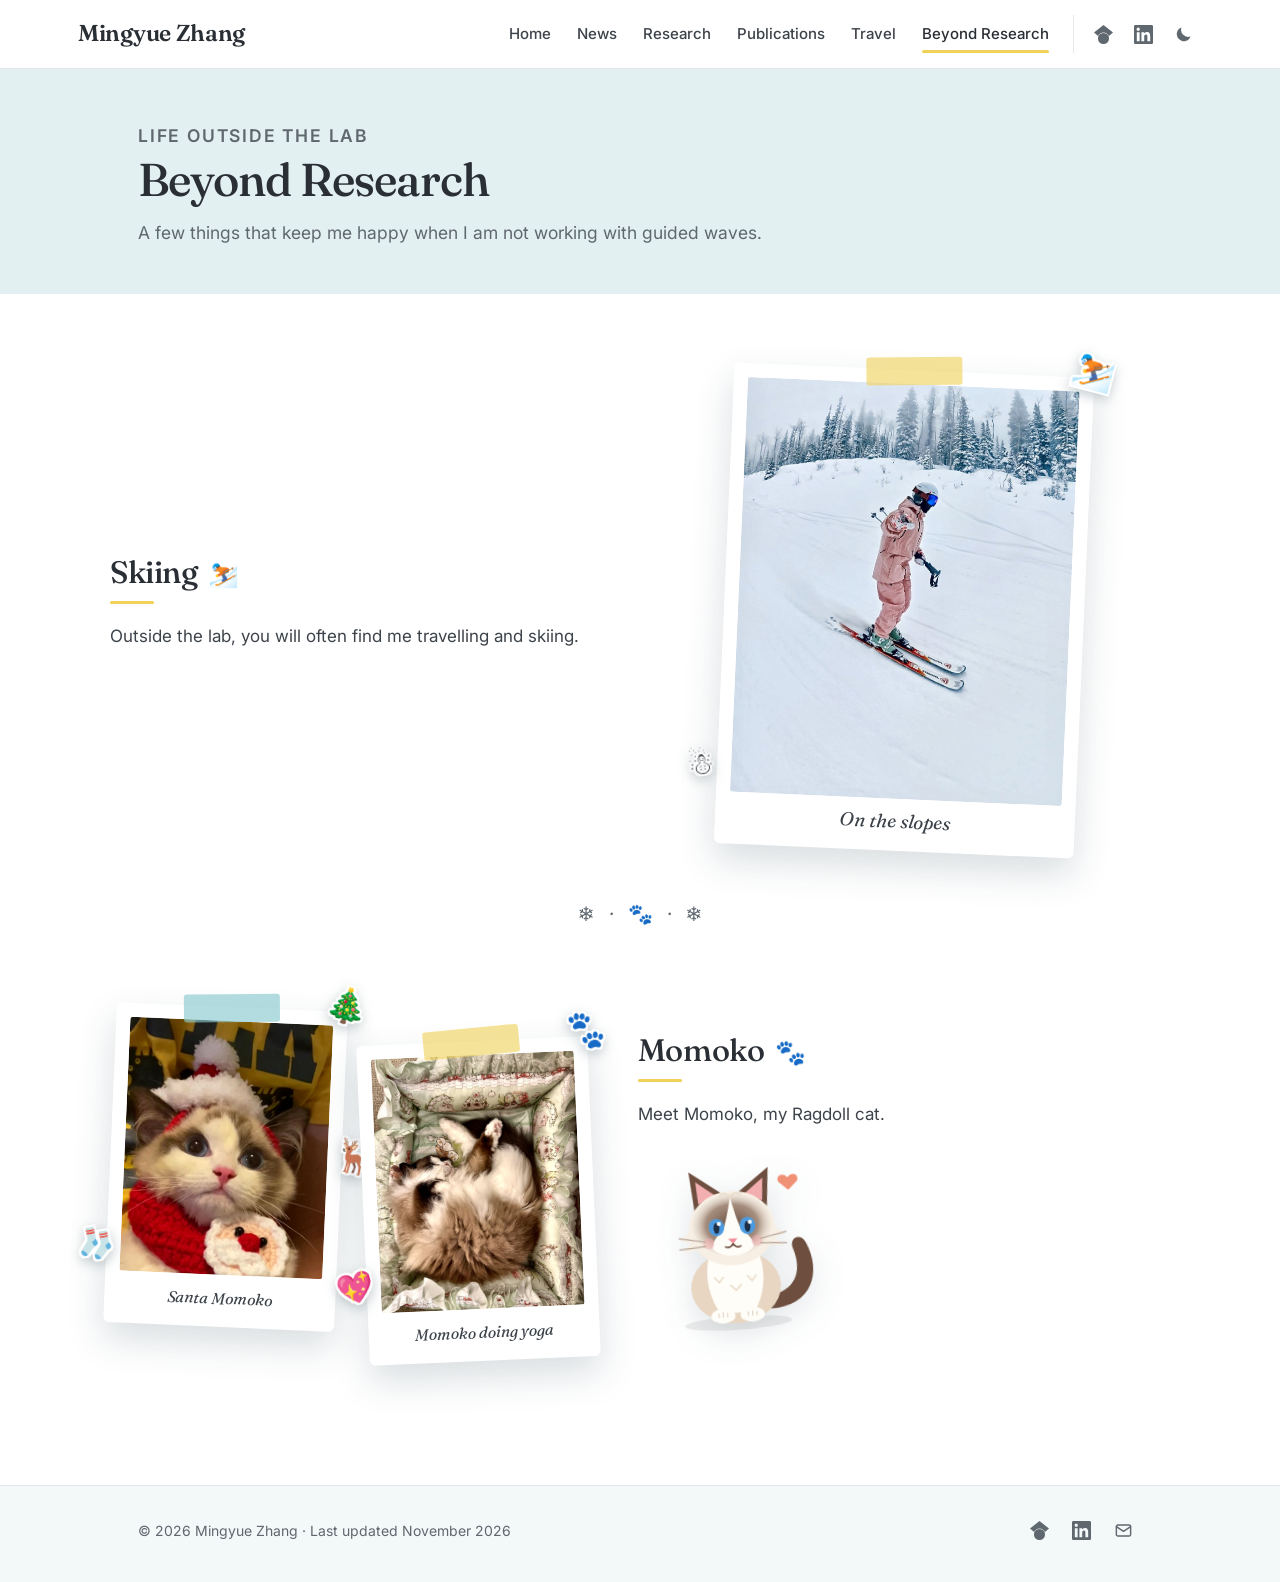
==== beyond.html @ e216026f "Add files via upload" ====
<!doctype html>
<html lang="en">
<head>
<meta charset="utf-8">
<meta name="viewport" content="width=device-width, initial-scale=1">
<title>Beyond Research | Mingyue Zhang</title>
<meta name="description" content="Life outside the lab, skiing and Momoko the cat.">
<link rel="icon" href="assets/img/favicon.svg" type="image/svg+xml">
<link rel="preconnect" href="https://fonts.googleapis.com">
<link rel="preconnect" href="https://fonts.gstatic.com" crossorigin>
<link rel="stylesheet" href="https://fonts.googleapis.com/css2?family=Fraunces:opsz,wght@9..144,400;9..144,500;9..144,600&family=Inter:wght@400;500;600&display=swap">
<link rel="stylesheet" href="assets/css/style.css">
<script>(function(){var t=null;try{t=localStorage.getItem("theme");}catch(e){}if(!t&&window.matchMedia)t=matchMedia("(prefers-color-scheme: dark)").matches?"dark":"light";if(t)document.documentElement.setAttribute("data-theme",t);})();</script>
</head>
<body>
<a class="skip-link" href="#main">Skip to content</a>

<header class="site-header">
  <div class="header-inner">
    <a class="brand" href="index.html">Mingyue Zhang</a>
    <nav class="nav" aria-label="Main">
      <ul class="nav-links" id="nav-links">
        <li><a href="index.html">Home</a></li>
        <li><a href="news.html">News</a></li>
        <li><a href="research.html">Research</a></li>
        <li><a href="publications.html">Publications</a></li>
        <li><a href="travel.html">Travel</a></li>
        <li><a href="beyond.html" class="active" aria-current="page">Beyond Research</a></li>
      </ul>
      <div class="nav-icons">
        <a class="icon-btn icon-social" href="https://scholar.google.com/citations?user=IUCalcwAAAAJ&amp;hl=en" aria-label="Google Scholar" title="Google Scholar"><svg viewBox="0 0 24 24" fill="currentColor" aria-hidden="true"><path d="M5.242 13.769L0 9.5 12 0l12 9.5-5.242 4.269C17.548 11.249 14.978 9.5 12 9.5c-2.977 0-5.548 1.748-6.758 4.269zM12 10a7 7 0 1 0 0 14 7 7 0 0 0 0-14z"/></svg></a>
        <a class="icon-btn icon-social" href="https://www.linkedin.com/in/mingyue-zhang-research/" aria-label="LinkedIn" title="LinkedIn"><svg viewBox="0 0 24 24" fill="currentColor" aria-hidden="true"><path d="M20.447 20.452h-3.554v-5.569c0-1.328-.027-3.037-1.852-3.037-1.853 0-2.136 1.445-2.136 2.939v5.667H9.351V9h3.414v1.561h.046c.477-.9 1.637-1.85 3.37-1.85 3.601 0 4.267 2.37 4.267 5.455v6.286zM5.337 7.433a2.062 2.062 0 1 1 0-4.125 2.062 2.062 0 0 1 0 4.125zM7.119 20.452H3.555V9h3.564v11.452zM22.225 0H1.771C.792 0 0 .774 0 1.729v20.542C0 23.227.792 24 1.771 24h20.451C23.2 24 24 23.227 24 22.271V1.729C24 .774 23.2 0 22.222 0h.003z"/></svg></a>
        <button class="icon-btn theme-toggle" type="button" aria-label="Switch to dark mode"><svg class="icon-moon" viewBox="0 0 24 24" aria-hidden="true"><path d="M21 14.5A9 9 0 0 1 9.5 3a9 9 0 1 0 11.5 11.5Z" fill="currentColor"/></svg><svg class="icon-sun" viewBox="0 0 24 24" fill="none" stroke="currentColor" stroke-width="1.8" stroke-linecap="round" aria-hidden="true"><circle cx="12" cy="12" r="4.2"/><path d="M12 2.5v2.2M12 19.3v2.2M2.5 12h2.2M19.3 12h2.2M5.3 5.3l1.6 1.6M17.1 17.1l1.6 1.6M5.3 18.7l1.6-1.6M17.1 6.9l1.6-1.6"/></svg></button>
        <button class="icon-btn menu-toggle" type="button" aria-controls="nav-links" aria-expanded="false" aria-label="Menu"><svg viewBox="0 0 24 24" fill="none" stroke="currentColor" stroke-width="2" stroke-linecap="round" aria-hidden="true"><path d="M4 7h16M4 12h16M4 17h16"/></svg></button>
      </div>
    </nav>
  </div>
</header>

<main id="main">

  <section class="page-head">
    <div class="container page-head-grid">
      <div>
        <p class="eyebrow">Life Outside the Lab</p>
        <h1>Beyond Research</h1>
        <p>A few things that keep me happy when I am not working with guided waves.</p>
      </div>
      <svg class="burst" viewBox="0 0 390 58" aria-hidden="true"><defs><linearGradient id="burst-grad-n" gradientUnits="userSpaceOnUse" x1="98" x2="292" y1="0" y2="0"><stop offset="0" stop-color="#f3b07a"/><stop offset="1" stop-color="#e58fb4"/></linearGradient><linearGradient id="burst-grad-b" gradientUnits="userSpaceOnUse" x1="66" x2="168" y1="0" y2="0"><stop offset="0" stop-color="#5cc2a8"/><stop offset="1" stop-color="#6a9be0"/></linearGradient></defs><path class="wave-n" pathLength="1" d="M0.0 29.0 L0.6 29.0 L1.1 29.0 L1.7 29.0 L2.2 29.0 L2.8 29.0 L3.3 29.0 L3.9 29.0 L4.5 29.0 L5.0 29.0 L5.6 29.0 L6.1 29.0 L6.7 29.0 L7.2 29.0 L7.8 29.0 L8.4 29.0 L8.9 29.0 L9.5 29.0 L10.0 29.0 L10.6 29.0 L11.1 29.0 L11.7 29.0 L12.3 29.0 L12.8 29.0 L13.4 29.0 L13.9 29.0 L14.5 29.0 L15.0 29.0 L15.6 29.0 L16.2 29.0 L16.7 29.0 L17.3 29.0 L17.8 29.0 L18.4 29.0 L18.9 29.0 L19.5 29.0 L20.1 29.0 L20.6 29.0 L21.2 29.0 L21.7 29.0 L22.3 29.0 L22.8 29.0 L23.4 29.0 L24.0 29.0 L24.5 29.0 L25.1 29.0 L25.6 29.0 L26.2 29.0 L26.7 29.0 L27.3 29.0 L27.9 29.0 L28.4 29.0 L29.0 29.0 L29.5 29.0 L30.1 29.0 L30.6 29.0 L31.2 29.0 L31.8 29.0 L32.3 29.0 L32.9 29.0 L33.4 29.0 L34.0 29.0 L34.5 29.0 L35.1 29.0 L35.7 29.0 L36.2 28.9 L36.8 28.9 L37.3 28.9 L37.9 28.9 L38.4 28.9 L39.0 28.9 L39.6 28.9 L40.1 28.9 L40.7 28.9 L41.2 28.9 L41.8 28.9 L42.3 28.9 L42.9 28.9 L43.5 28.9 L44.0 28.9 L44.6 28.9 L45.1 28.9 L45.7 28.9 L46.2 28.9 L46.8 28.9 L47.4 29.0 L47.9 29.0 L48.5 29.0 L49.0 29.0 L49.6 29.0 L50.1 29.1 L50.7 29.1 L51.3 29.1 L51.8 29.1 L52.4 29.2 L52.9 29.2 L53.5 29.2 L54.0 29.2 L54.6 29.3 L55.2 29.3 L55.7 29.3 L56.3 29.3 L56.8 29.3 L57.4 29.3 L57.9 29.3 L58.5 29.3 L59.1 29.3 L59.6 29.3 L60.2 29.3 L60.7 29.3 L61.3 29.3 L61.8 29.3 L62.4 29.2 L63.0 29.2 L63.5 29.1 L64.1 29.1 L64.6 29.0 L65.2 29.0 L65.7 28.9 L66.3 28.9 L66.9 28.8 L67.4 28.7 L68.0 28.7 L68.5 28.6 L69.1 28.5 L69.6 28.5 L70.2 28.4 L70.8 28.3 L71.3 28.3 L71.9 28.2 L72.4 28.2 L73.0 28.2 L73.5 28.1 L74.1 28.1 L74.7 28.1 L75.2 28.1 L75.8 28.1 L76.3 28.2 L76.9 28.2 L77.4 28.3 L78.0 28.3 L78.6 28.4 L79.1 28.5 L79.7 28.6 L80.2 28.8 L80.8 28.9 L81.3 29.0 L81.9 29.2 L82.5 29.3 L83.0 29.5 L83.6 29.6 L84.1 29.8 L84.7 30.0 L85.2 30.1 L85.8 30.3 L86.4 30.4 L86.9 30.6 L87.5 30.7 L88.0 30.8 L88.6 30.9 L89.1 30.9 L89.7 31.0 L90.3 31.0 L90.8 31.0 L91.4 31.0 L91.9 31.0 L92.5 30.9 L93.0 30.8 L93.6 30.6 L94.2 30.5 L94.7 30.3 L95.3 30.1 L95.8 29.8 L96.4 29.6 L96.9 29.3 L97.5 29.0 L98.1 28.7 L98.6 28.4 L99.2 28.0 L99.7 27.7 L100.3 27.3 L100.8 27.0 L101.4 26.7 L102.0 26.4 L102.5 26.1 L103.1 25.8 L103.6 25.5 L104.2 25.3 L104.7 25.1 L105.3 25.0 L105.9 24.9 L106.4 24.9 L107.0 24.9 L107.5 24.9 L108.1 25.0 L108.6 25.2 L109.2 25.4 L109.8 25.7 L110.3 26.0 L110.9 26.4 L111.4 26.8 L112.0 27.3 L112.5 27.8 L113.1 28.3 L113.7 28.9 L114.2 29.5 L114.8 30.1 L115.3 30.8 L115.9 31.4 L116.4 32.0 L117.0 32.7 L117.6 33.3 L118.1 33.9 L118.7 34.4 L119.2 34.9 L119.8 35.3 L120.3 35.7 L120.9 36.0 L121.5 36.3 L122.0 36.4 L122.6 36.5 L123.1 36.5 L123.7 36.4 L124.2 36.2 L124.8 35.9 L125.4 35.5 L125.9 35.0 L126.5 34.4 L127.0 33.7 L127.6 33.0 L128.1 32.2 L128.7 31.3 L129.3 30.3 L129.8 29.3 L130.4 28.3 L130.9 27.2 L131.5 26.2 L132.0 25.1 L132.6 24.0 L133.2 23.0 L133.7 22.0 L134.3 21.1 L134.8 20.2 L135.4 19.4 L135.9 18.7 L136.5 18.1 L137.1 17.6 L137.6 17.3 L138.2 17.0 L138.7 16.9 L139.3 17.0 L139.8 17.2 L140.4 17.5 L141.0 18.0 L141.5 18.7 L142.1 19.5 L142.6 20.4 L143.2 21.4 L143.7 22.6 L144.3 23.9 L144.9 25.3 L145.4 26.7 L146.0 28.2 L146.5 29.8 L147.1 31.4 L147.6 33.0 L148.2 34.6 L148.8 36.1 L149.3 37.7 L149.9 39.1 L150.4 40.5 L151.0 41.7 L151.5 42.9 L152.1 43.8 L152.7 44.7 L153.2 45.3 L153.8 45.8 L154.3 46.1 L154.9 46.2 L155.4 46.1 L156.0 45.8 L156.6 45.3 L157.1 44.5 L157.7 43.6 L158.2 42.5 L158.8 41.2 L159.3 39.7 L159.9 38.1 L160.5 36.3 L161.0 34.4 L161.6 32.5 L162.1 30.4 L162.7 28.3 L163.2 26.2 L163.8 24.0 L164.4 21.9 L164.9 19.9 L165.5 17.9 L166.0 16.0 L166.6 14.3 L167.1 12.7 L167.7 11.2 L168.3 10.0 L168.8 9.0 L169.4 8.1 L169.9 7.6 L170.5 7.3 L171.0 7.2 L171.6 7.4 L172.2 7.8 L172.7 8.5 L173.3 9.5 L173.8 10.7 L174.4 12.1 L174.9 13.7 L175.5 15.6 L176.1 17.6 L176.6 19.7 L177.2 22.0 L177.7 24.4 L178.3 26.9 L178.8 29.4 L179.4 32.0 L180.0 34.5 L180.5 37.0 L181.1 39.4 L181.6 41.6 L182.2 43.8 L182.7 45.8 L183.3 47.6 L183.9 49.2 L184.4 50.6 L185.0 51.7 L185.5 52.6 L186.1 53.2 L186.6 53.5 L187.2 53.5 L187.8 53.3 L188.3 52.7 L188.9 51.9 L189.4 50.8 L190.0 49.4 L190.5 47.8 L191.1 46.0 L191.7 44.0 L192.2 41.8 L192.8 39.4 L193.3 36.9 L193.9 34.3 L194.4 31.7 L195.0 29.0 L195.6 26.3 L196.1 23.7 L196.7 21.1 L197.2 18.6 L197.8 16.2 L198.3 14.0 L198.9 12.0 L199.5 10.2 L200.0 8.6 L200.6 7.2 L201.1 6.1 L201.7 5.3 L202.2 4.7 L202.8 4.5 L203.4 4.5 L203.9 4.8 L204.5 5.4 L205.0 6.3 L205.6 7.4 L206.1 8.8 L206.7 10.4 L207.3 12.2 L207.8 14.2 L208.4 16.4 L208.9 18.6 L209.5 21.0 L210.0 23.5 L210.6 26.0 L211.2 28.6 L211.7 31.1 L212.3 33.6 L212.8 36.0 L213.4 38.3 L213.9 40.4 L214.5 42.4 L215.1 44.3 L215.6 45.9 L216.2 47.3 L216.7 48.5 L217.3 49.5 L217.8 50.2 L218.4 50.6 L219.0 50.8 L219.5 50.7 L220.1 50.4 L220.6 49.9 L221.2 49.0 L221.7 48.0 L222.3 46.8 L222.9 45.3 L223.4 43.7 L224.0 42.0 L224.5 40.1 L225.1 38.1 L225.6 36.1 L226.2 34.0 L226.8 31.8 L227.3 29.7 L227.9 27.6 L228.4 25.5 L229.0 23.6 L229.5 21.7 L230.1 19.9 L230.7 18.3 L231.2 16.8 L231.8 15.5 L232.3 14.4 L232.9 13.5 L233.4 12.7 L234.0 12.2 L234.6 11.9 L235.1 11.8 L235.7 11.9 L236.2 12.2 L236.8 12.7 L237.3 13.3 L237.9 14.2 L238.5 15.1 L239.0 16.3 L239.6 17.5 L240.1 18.9 L240.7 20.3 L241.2 21.9 L241.8 23.4 L242.4 25.0 L242.9 26.6 L243.5 28.2 L244.0 29.8 L244.6 31.3 L245.1 32.7 L245.7 34.1 L246.3 35.4 L246.8 36.6 L247.4 37.6 L247.9 38.5 L248.5 39.3 L249.0 40.0 L249.6 40.5 L250.2 40.8 L250.7 41.0 L251.3 41.1 L251.8 41.0 L252.4 40.7 L252.9 40.4 L253.5 39.9 L254.1 39.3 L254.6 38.6 L255.2 37.8 L255.7 36.9 L256.3 36.0 L256.8 35.0 L257.4 34.0 L258.0 32.9 L258.5 31.8 L259.1 30.8 L259.6 29.7 L260.2 28.7 L260.7 27.7 L261.3 26.7 L261.9 25.8 L262.4 25.0 L263.0 24.3 L263.5 23.6 L264.1 23.0 L264.6 22.5 L265.2 22.1 L265.8 21.8 L266.3 21.6 L266.9 21.5 L267.4 21.5 L268.0 21.6 L268.5 21.7 L269.1 22.0 L269.7 22.3 L270.2 22.7 L270.8 23.1 L271.3 23.6 L271.9 24.1 L272.4 24.7 L273.0 25.3 L273.6 26.0 L274.1 26.6 L274.7 27.2 L275.2 27.9 L275.8 28.5 L276.3 29.1 L276.9 29.7 L277.5 30.2 L278.0 30.7 L278.6 31.2 L279.1 31.6 L279.7 32.0 L280.2 32.3 L280.8 32.6 L281.4 32.8 L281.9 33.0 L282.5 33.1 L283.0 33.1 L283.6 33.1 L284.1 33.1 L284.7 33.0 L285.3 32.9 L285.8 32.7 L286.4 32.5 L286.9 32.2 L287.5 31.9 L288.0 31.6 L288.6 31.3 L289.2 31.0 L289.7 30.7 L290.3 30.3 L290.8 30.0 L291.4 29.6 L291.9 29.3 L292.5 29.0 L293.1 28.7 L293.6 28.4 L294.2 28.2 L294.7 27.9 L295.3 27.7 L295.8 27.5 L296.4 27.4 L297.0 27.2 L297.5 27.1 L298.1 27.0 L298.6 27.0 L299.2 27.0 L299.7 27.0 L300.3 27.0 L300.9 27.1 L301.4 27.1 L302.0 27.2 L302.5 27.3 L303.1 27.4 L303.6 27.6 L304.2 27.7 L304.8 27.9 L305.3 28.0 L305.9 28.2 L306.4 28.4 L307.0 28.5 L307.5 28.7 L308.1 28.8 L308.7 29.0 L309.2 29.1 L309.8 29.2 L310.3 29.4 L310.9 29.5 L311.4 29.6 L312.0 29.7 L312.6 29.7 L313.1 29.8 L313.7 29.8 L314.2 29.9 L314.8 29.9 L315.3 29.9 L315.9 29.9 L316.5 29.9 L317.0 29.8 L317.6 29.8 L318.1 29.8 L318.7 29.7 L319.2 29.7 L319.8 29.6 L320.4 29.5 L320.9 29.5 L321.5 29.4 L322.0 29.3 L322.6 29.3 L323.1 29.2 L323.7 29.1 L324.3 29.1 L324.8 29.0 L325.4 29.0 L325.9 28.9 L326.5 28.9 L327.0 28.8 L327.6 28.8 L328.2 28.7 L328.7 28.7 L329.3 28.7 L329.8 28.7 L330.4 28.7 L330.9 28.7 L331.5 28.7 L332.1 28.7 L332.6 28.7 L333.2 28.7 L333.7 28.7 L334.3 28.7 L334.8 28.7 L335.4 28.7 L336.0 28.8 L336.5 28.8 L337.1 28.8 L337.6 28.8 L338.2 28.9 L338.7 28.9 L339.3 28.9 L339.9 28.9 L340.4 29.0 L341.0 29.0 L341.5 29.0 L342.1 29.0 L342.6 29.0 L343.2 29.1 L343.8 29.1 L344.3 29.1 L344.9 29.1 L345.4 29.1 L346.0 29.1 L346.5 29.1 L347.1 29.1 L347.7 29.1 L348.2 29.1 L348.8 29.1 L349.3 29.1 L349.9 29.1 L350.4 29.1 L351.0 29.1 L351.6 29.1 L352.1 29.1 L352.7 29.1 L353.2 29.1 L353.8 29.1 L354.3 29.0 L354.9 29.0 L355.5 29.0 L356.0 29.0 L356.6 29.0 L357.1 29.0 L357.7 29.0 L358.2 29.0 L358.8 29.0 L359.4 29.0 L359.9 29.0 L360.5 29.0 L361.0 29.0 L361.6 29.0 L362.1 29.0 L362.7 29.0 L363.3 29.0 L363.8 29.0 L364.4 29.0 L364.9 29.0 L365.5 29.0 L366.0 29.0 L366.6 29.0 L367.2 29.0 L367.7 29.0 L368.3 29.0 L368.8 29.0 L369.4 29.0 L369.9 29.0 L370.5 29.0 L371.1 29.0 L371.6 29.0 L372.2 29.0 L372.7 29.0 L373.3 29.0 L373.8 29.0 L374.4 29.0 L375.0 29.0 L375.5 29.0 L376.1 29.0 L376.6 29.0 L377.2 29.0 L377.7 29.0 L378.3 29.0 L378.9 29.0 L379.4 29.0 L380.0 29.0 L380.5 29.0 L381.1 29.0 L381.6 29.0 L382.2 29.0 L382.8 29.0 L383.3 29.0 L383.9 29.0 L384.4 29.0 L385.0 29.0 L385.5 29.0 L386.1 29.0 L386.7 29.0 L387.2 29.0 L387.8 29.0 L388.3 29.0 L388.9 29.0 L389.4 29.0 L390.0 29.0" stroke="url(#burst-grad-n)" stroke-width="1.8"/><path class="wave-b" pathLength="1" d="M0.0 29.0 L0.6 29.0 L1.1 29.0 L1.7 29.0 L2.2 29.0 L2.8 29.0 L3.3 29.0 L3.9 29.0 L4.5 28.9 L5.0 28.9 L5.6 28.9 L6.1 28.9 L6.7 28.9 L7.2 28.9 L7.8 28.9 L8.4 28.9 L8.9 28.9 L9.5 28.9 L10.0 28.9 L10.6 28.9 L11.1 28.8 L11.7 28.8 L12.3 28.8 L12.8 28.8 L13.4 28.8 L13.9 28.8 L14.5 28.8 L15.0 28.9 L15.6 28.9 L16.2 28.9 L16.7 28.9 L17.3 28.9 L17.8 28.9 L18.4 28.9 L18.9 29.0 L19.5 29.0 L20.1 29.0 L20.6 29.1 L21.2 29.1 L21.7 29.1 L22.3 29.2 L22.8 29.2 L23.4 29.3 L24.0 29.3 L24.5 29.4 L25.1 29.4 L25.6 29.5 L26.2 29.5 L26.7 29.6 L27.3 29.6 L27.9 29.7 L28.4 29.7 L29.0 29.8 L29.5 29.8 L30.1 29.8 L30.6 29.8 L31.2 29.9 L31.8 29.9 L32.3 29.9 L32.9 29.9 L33.4 29.8 L34.0 29.8 L34.5 29.8 L35.1 29.7 L35.7 29.7 L36.2 29.6 L36.8 29.5 L37.3 29.4 L37.9 29.3 L38.4 29.1 L39.0 29.0 L39.6 28.8 L40.1 28.7 L40.7 28.5 L41.2 28.3 L41.8 28.1 L42.3 27.9 L42.9 27.7 L43.5 27.5 L44.0 27.3 L44.6 27.1 L45.1 26.9 L45.7 26.7 L46.2 26.6 L46.8 26.4 L47.4 26.2 L47.9 26.1 L48.5 25.9 L49.0 25.8 L49.6 25.8 L50.1 25.7 L50.7 25.7 L51.3 25.7 L51.8 25.7 L52.4 25.8 L52.9 25.9 L53.5 26.0 L54.0 26.2 L54.6 26.4 L55.2 26.7 L55.7 27.0 L56.3 27.3 L56.8 27.7 L57.4 28.1 L57.9 28.5 L58.5 29.0 L59.1 29.5 L59.6 30.0 L60.2 30.6 L60.7 31.2 L61.3 31.7 L61.8 32.3 L62.4 32.9 L63.0 33.5 L63.5 34.1 L64.1 34.7 L64.6 35.2 L65.2 35.7 L65.7 36.2 L66.3 36.7 L66.9 37.1 L67.4 37.4 L68.0 37.7 L68.5 37.9 L69.1 38.1 L69.6 38.1 L70.2 38.1 L70.8 38.0 L71.3 37.9 L71.9 37.6 L72.4 37.2 L73.0 36.8 L73.5 36.3 L74.1 35.6 L74.7 34.9 L75.2 34.1 L75.8 33.2 L76.3 32.3 L76.9 31.2 L77.4 30.1 L78.0 29.0 L78.6 27.8 L79.1 26.6 L79.7 25.3 L80.2 24.1 L80.8 22.8 L81.3 21.5 L81.9 20.3 L82.5 19.0 L83.0 17.9 L83.6 16.7 L84.1 15.7 L84.7 14.7 L85.2 13.9 L85.8 13.1 L86.4 12.4 L86.9 11.9 L87.5 11.5 L88.0 11.2 L88.6 11.1 L89.1 11.1 L89.7 11.3 L90.3 11.7 L90.8 12.2 L91.4 12.9 L91.9 13.7 L92.5 14.7 L93.0 15.8 L93.6 17.1 L94.2 18.5 L94.7 20.0 L95.3 21.6 L95.8 23.3 L96.4 25.2 L96.9 27.1 L97.5 29.0 L98.1 31.0 L98.6 33.0 L99.2 35.0 L99.7 37.0 L100.3 39.0 L100.8 40.9 L101.4 42.7 L102.0 44.5 L102.5 46.1 L103.1 47.7 L103.6 49.1 L104.2 50.3 L104.7 51.4 L105.3 52.3 L105.9 53.0 L106.4 53.6 L107.0 53.9 L107.5 54.0 L108.1 53.9 L108.6 53.6 L109.2 53.1 L109.8 52.4 L110.3 51.5 L110.9 50.4 L111.4 49.1 L112.0 47.6 L112.5 46.0 L113.1 44.2 L113.7 42.3 L114.2 40.3 L114.8 38.2 L115.3 35.9 L115.9 33.7 L116.4 31.3 L117.0 29.0 L117.6 26.7 L118.1 24.3 L118.7 22.1 L119.2 19.8 L119.8 17.7 L120.3 15.7 L120.9 13.8 L121.5 12.0 L122.0 10.4 L122.6 8.9 L123.1 7.6 L123.7 6.5 L124.2 5.6 L124.8 4.9 L125.4 4.4 L125.9 4.1 L126.5 4.0 L127.0 4.1 L127.6 4.4 L128.1 5.0 L128.7 5.7 L129.3 6.6 L129.8 7.7 L130.4 8.9 L130.9 10.3 L131.5 11.9 L132.0 13.5 L132.6 15.3 L133.2 17.1 L133.7 19.0 L134.3 21.0 L134.8 23.0 L135.4 25.0 L135.9 27.0 L136.5 29.0 L137.1 30.9 L137.6 32.8 L138.2 34.7 L138.7 36.4 L139.3 38.0 L139.8 39.5 L140.4 40.9 L141.0 42.2 L141.5 43.3 L142.1 44.3 L142.6 45.1 L143.2 45.8 L143.7 46.3 L144.3 46.7 L144.9 46.9 L145.4 46.9 L146.0 46.8 L146.5 46.5 L147.1 46.1 L147.6 45.6 L148.2 44.9 L148.8 44.1 L149.3 43.3 L149.9 42.3 L150.4 41.3 L151.0 40.1 L151.5 39.0 L152.1 37.7 L152.7 36.5 L153.2 35.2 L153.8 33.9 L154.3 32.7 L154.9 31.4 L155.4 30.2 L156.0 29.0 L156.6 27.9 L157.1 26.8 L157.7 25.7 L158.2 24.8 L158.8 23.9 L159.3 23.1 L159.9 22.4 L160.5 21.7 L161.0 21.2 L161.6 20.8 L162.1 20.4 L162.7 20.1 L163.2 20.0 L163.8 19.9 L164.4 19.9 L164.9 19.9 L165.5 20.1 L166.0 20.3 L166.6 20.6 L167.1 20.9 L167.7 21.3 L168.3 21.8 L168.8 22.3 L169.4 22.8 L169.9 23.3 L170.5 23.9 L171.0 24.5 L171.6 25.1 L172.2 25.7 L172.7 26.3 L173.3 26.8 L173.8 27.4 L174.4 28.0 L174.9 28.5 L175.5 29.0 L176.1 29.5 L176.6 29.9 L177.2 30.3 L177.7 30.7 L178.3 31.0 L178.8 31.3 L179.4 31.6 L180.0 31.8 L180.5 32.0 L181.1 32.1 L181.6 32.2 L182.2 32.3 L182.7 32.3 L183.3 32.3 L183.9 32.3 L184.4 32.2 L185.0 32.2 L185.5 32.1 L186.1 31.9 L186.6 31.8 L187.2 31.6 L187.8 31.4 L188.3 31.3 L188.9 31.1 L189.4 30.9 L190.0 30.7 L190.5 30.5 L191.1 30.3 L191.7 30.1 L192.2 29.9 L192.8 29.7 L193.3 29.5 L193.9 29.3 L194.4 29.2 L195.0 29.0 L195.6 28.9 L196.1 28.7 L196.7 28.6 L197.2 28.5 L197.8 28.4 L198.3 28.3 L198.9 28.3 L199.5 28.2 L200.0 28.2 L200.6 28.2 L201.1 28.1 L201.7 28.1 L202.2 28.1 L202.8 28.1 L203.4 28.2 L203.9 28.2 L204.5 28.2 L205.0 28.2 L205.6 28.3 L206.1 28.3 L206.7 28.4 L207.3 28.4 L207.8 28.5 L208.4 28.5 L208.9 28.6 L209.5 28.6 L210.0 28.7 L210.6 28.7 L211.2 28.8 L211.7 28.8 L212.3 28.9 L212.8 28.9 L213.4 28.9 L213.9 29.0 L214.5 29.0 L215.1 29.0 L215.6 29.1 L216.2 29.1 L216.7 29.1 L217.3 29.1 L217.8 29.1 L218.4 29.1 L219.0 29.1 L219.5 29.2 L220.1 29.2 L220.6 29.2 L221.2 29.2 L221.7 29.2 L222.3 29.2 L222.9 29.2 L223.4 29.1 L224.0 29.1 L224.5 29.1 L225.1 29.1 L225.6 29.1 L226.2 29.1 L226.8 29.1 L227.3 29.1 L227.9 29.1 L228.4 29.1 L229.0 29.1 L229.5 29.1 L230.1 29.0 L230.7 29.0 L231.2 29.0 L231.8 29.0 L232.3 29.0 L232.9 29.0 L233.4 29.0 L234.0 29.0 L234.6 29.0 L235.1 29.0 L235.7 29.0 L236.2 29.0 L236.8 29.0 L237.3 29.0 L237.9 29.0 L238.5 29.0 L239.0 29.0 L239.6 29.0 L240.1 29.0 L240.7 29.0 L241.2 29.0 L241.8 29.0 L242.4 29.0 L242.9 29.0 L243.5 29.0 L244.0 29.0 L244.6 29.0 L245.1 29.0 L245.7 29.0 L246.3 29.0 L246.8 29.0 L247.4 29.0 L247.9 29.0 L248.5 29.0 L249.0 29.0 L249.6 29.0 L250.2 29.0 L250.7 29.0 L251.3 29.0 L251.8 29.0 L252.4 29.0 L252.9 29.0 L253.5 29.0 L254.1 29.0 L254.6 29.0 L255.2 29.0 L255.7 29.0 L256.3 29.0 L256.8 29.0 L257.4 29.0 L258.0 29.0 L258.5 29.0 L259.1 29.0 L259.6 29.0 L260.2 29.0 L260.7 29.0 L261.3 29.0 L261.9 29.0 L262.4 29.0 L263.0 29.0 L263.5 29.0 L264.1 29.0 L264.6 29.0 L265.2 29.0 L265.8 29.0 L266.3 29.0 L266.9 29.0 L267.4 29.0 L268.0 29.0 L268.5 29.0 L269.1 29.0 L269.7 29.0 L270.2 29.0 L270.8 29.0 L271.3 29.0 L271.9 29.0 L272.4 29.0 L273.0 29.0 L273.6 29.0 L274.1 29.0 L274.7 29.0 L275.2 29.0 L275.8 29.0 L276.3 29.0 L276.9 29.0 L277.5 29.0 L278.0 29.0 L278.6 29.0 L279.1 29.0 L279.7 29.0 L280.2 29.0 L280.8 29.0 L281.4 29.0 L281.9 29.0 L282.5 29.0 L283.0 29.0 L283.6 29.0 L284.1 29.0 L284.7 29.0 L285.3 29.0 L285.8 29.0 L286.4 29.0 L286.9 29.0 L287.5 29.0 L288.0 29.0 L288.6 29.0 L289.2 29.0 L289.7 29.0 L290.3 29.0 L290.8 29.0 L291.4 29.0 L291.9 29.0 L292.5 29.0 L293.1 29.0 L293.6 29.0 L294.2 29.0 L294.7 29.0 L295.3 29.0 L295.8 29.0 L296.4 29.0 L297.0 29.0 L297.5 29.0 L298.1 29.0 L298.6 29.0 L299.2 29.0 L299.7 29.0 L300.3 29.0 L300.9 29.0 L301.4 29.0 L302.0 29.0 L302.5 29.0 L303.1 29.0 L303.6 29.0 L304.2 29.0 L304.8 29.0 L305.3 29.0 L305.9 29.0 L306.4 29.0 L307.0 29.0 L307.5 29.0 L308.1 29.0 L308.7 29.0 L309.2 29.0 L309.8 29.0 L310.3 29.0 L310.9 29.0 L311.4 29.0 L312.0 29.0 L312.6 29.0 L313.1 29.0 L313.7 29.0 L314.2 29.0 L314.8 29.0 L315.3 29.0 L315.9 29.0 L316.5 29.0 L317.0 29.0 L317.6 29.0 L318.1 29.0 L318.7 29.0 L319.2 29.0 L319.8 29.0 L320.4 29.0 L320.9 29.0 L321.5 29.0 L322.0 29.0 L322.6 29.0 L323.1 29.0 L323.7 29.0 L324.3 29.0 L324.8 29.0 L325.4 29.0 L325.9 29.0 L326.5 29.0 L327.0 29.0 L327.6 29.0 L328.2 29.0 L328.7 29.0 L329.3 29.0 L329.8 29.0 L330.4 29.0 L330.9 29.0 L331.5 29.0 L332.1 29.0 L332.6 29.0 L333.2 29.0 L333.7 29.0 L334.3 29.0 L334.8 29.0 L335.4 29.0 L336.0 29.0 L336.5 29.0 L337.1 29.0 L337.6 29.0 L338.2 29.0 L338.7 29.0 L339.3 29.0 L339.9 29.0 L340.4 29.0 L341.0 29.0 L341.5 29.0 L342.1 29.0 L342.6 29.0 L343.2 29.0 L343.8 29.0 L344.3 29.0 L344.9 29.0 L345.4 29.0 L346.0 29.0 L346.5 29.0 L347.1 29.0 L347.7 29.0 L348.2 29.0 L348.8 29.0 L349.3 29.0 L349.9 29.0 L350.4 29.0 L351.0 29.0 L351.6 29.0 L352.1 29.0 L352.7 29.0 L353.2 29.0 L353.8 29.0 L354.3 29.0 L354.9 29.0 L355.5 29.0 L356.0 29.0 L356.6 29.0 L357.1 29.0 L357.7 29.0 L358.2 29.0 L358.8 29.0 L359.4 29.0 L359.9 29.0 L360.5 29.0 L361.0 29.0 L361.6 29.0 L362.1 29.0 L362.7 29.0 L363.3 29.0 L363.8 29.0 L364.4 29.0 L364.9 29.0 L365.5 29.0 L366.0 29.0 L366.6 29.0 L367.2 29.0 L367.7 29.0 L368.3 29.0 L368.8 29.0 L369.4 29.0 L369.9 29.0 L370.5 29.0 L371.1 29.0 L371.6 29.0 L372.2 29.0 L372.7 29.0 L373.3 29.0 L373.8 29.0 L374.4 29.0 L375.0 29.0 L375.5 29.0 L376.1 29.0 L376.6 29.0 L377.2 29.0 L377.7 29.0 L378.3 29.0 L378.9 29.0 L379.4 29.0 L380.0 29.0 L380.5 29.0 L381.1 29.0 L381.6 29.0 L382.2 29.0 L382.8 29.0 L383.3 29.0 L383.9 29.0 L384.4 29.0 L385.0 29.0 L385.5 29.0 L386.1 29.0 L386.7 29.0 L387.2 29.0 L387.8 29.0 L388.3 29.0 L388.9 29.0 L389.4 29.0 L390.0 29.0" stroke="url(#burst-grad-b)" stroke-width="2.2"/></svg>
    </div>
  </section>

  <!-- Photos: save assets/img/ski.jpg and assets/img/momoko.jpg and they appear automatically. -->

  <section class="section beyond" id="skiing">
    <div class="container feature">
      <div class="feature-text">
        <h2>Skiing <span class="emoji" aria-hidden="true">&#9975;&#65039;</span></h2>
        <p>Outside the lab, you will often find me travelling and skiing.</p>
      </div>
      <div class="feature-media">
        <figure class="polaroid">
          <span class="tape" aria-hidden="true"></span>
          <img src="assets/img/ski.jpg" onerror="this.onerror=null;this.src='assets/img/ski-placeholder.svg'" alt="Skiing" width="400" height="500">
          <figcaption>On the slopes</figcaption>
          <span class="deco deco-1" aria-hidden="true">&#9975;&#65039;</span>
          <span class="deco deco-2" aria-hidden="true">&#9731;&#65039;</span>
        </figure>
      </div>
    </div>
  </section>

  <div class="container cute-divider" aria-hidden="true"><span>&#10052;&#65039;</span><span>&middot;</span><span>&#128062;</span><span>&middot;</span><span>&#10052;&#65039;</span></div>

  <section class="section beyond" id="momoko">
    <div class="container feature reverse">
      <div class="feature-text">
        <h2>Momoko <span class="emoji" aria-hidden="true">&#128062;</span></h2>
        <!-- TODO(Mingyue): add a line or two about Momoko. -->
        <p>Meet Momoko, my Ragdoll cat.</p>
        <img class="sticker" src="assets/img/ragdoll.svg" alt="" width="190" height="190">
      </div>
      <div class="feature-media polaroid-pair">
        <figure class="polaroid">
          <span class="tape tape-aqua" aria-hidden="true"></span>
          <video src="assets/media/momoko-clip.mp4" poster="assets/media/momoko-clip.jpg" autoplay muted loop playsinline aria-label="Momoko in a Santa hat"></video>
          <figcaption>Santa Momoko</figcaption>
          <span class="deco deco-1" aria-hidden="true">&#127876;</span>
          <span class="deco deco-2" aria-hidden="true">&#129510;</span>
          <span class="deco deco-3" aria-hidden="true">&#129420;</span>
        </figure>
        <figure class="polaroid tilt-left">
          <span class="tape" aria-hidden="true"></span>
          <img src="assets/img/momoko.jpg" onerror="this.onerror=null;this.src='assets/img/momoko.svg'" alt="Momoko asleep on her back with her paws up" width="400" height="500">
          <figcaption>Momoko doing yoga</figcaption>
          <span class="deco deco-1" aria-hidden="true">&#128062;</span>
          <span class="deco deco-2" aria-hidden="true">&#128150;</span>
        </figure>
      </div>
    </div>
  </section>

</main>

<footer class="site-footer">
  <div class="footer-inner">
    <span>&copy; 2026 Mingyue Zhang &middot; Last updated November 2026</span>
    <div class="footer-links">
      <a class="icon-btn" href="https://scholar.google.com/citations?user=IUCalcwAAAAJ&amp;hl=en" aria-label="Google Scholar" title="Google Scholar"><svg viewBox="0 0 24 24" fill="currentColor" aria-hidden="true"><path d="M5.242 13.769L0 9.5 12 0l12 9.5-5.242 4.269C17.548 11.249 14.978 9.5 12 9.5c-2.977 0-5.548 1.748-6.758 4.269zM12 10a7 7 0 1 0 0 14 7 7 0 0 0 0-14z"/></svg></a>
      <a class="icon-btn" href="https://www.linkedin.com/in/mingyue-zhang-research/" aria-label="LinkedIn" title="LinkedIn"><svg viewBox="0 0 24 24" fill="currentColor" aria-hidden="true"><path d="M20.447 20.452h-3.554v-5.569c0-1.328-.027-3.037-1.852-3.037-1.853 0-2.136 1.445-2.136 2.939v5.667H9.351V9h3.414v1.561h.046c.477-.9 1.637-1.85 3.37-1.85 3.601 0 4.267 2.37 4.267 5.455v6.286zM5.337 7.433a2.062 2.062 0 1 1 0-4.125 2.062 2.062 0 0 1 0 4.125zM7.119 20.452H3.555V9h3.564v11.452zM22.225 0H1.771C.792 0 0 .774 0 1.729v20.542C0 23.227.792 24 1.771 24h20.451C23.2 24 24 23.227 24 22.271V1.729C24 .774 23.2 0 22.222 0h.003z"/></svg></a>
      <a class="icon-btn" href="mailto:miz005@ucsd.edu" aria-label="Email" title="Email"><svg viewBox="0 0 24 24" fill="none" stroke="currentColor" stroke-width="1.8" stroke-linecap="round" stroke-linejoin="round" aria-hidden="true"><rect x="3" y="5" width="18" height="14" rx="2"/><path d="m3 7 9 6 9-6"/></svg></a>
    </div>
  </div>
</footer>

<script src="assets/js/site.js"></script>
</body>
</html>
---- assets/css/style.css ----
/* ==========================================================================
   Mingyue Zhang, personal academic website
   Colors: soft aqua + warm yellow. Fonts: Fraunces (headings), Inter (text).
   Change a color once here and it updates on every page.
   ========================================================================== */

:root {
  --bg: #ffffff;
  --surface: #ffffff;
  --band: #e3f0f1;          /* tinted hero / page-header band */
  --band-soft: #f3f8f9;     /* very light panels */
  --aqua: #8bc9d0;          /* buttons, markers */
  --aqua-strong: #7db5bb;   /* button hover */
  --aqua-soft: #d4ebee;     /* chips */
  --yellow: #f1d157;        /* accents, rules, dots */
  --yellow-strong: #d9bc4e;
  --yellow-soft: #fcf6dd;   /* award chips, highlights */
  --coral-soft: #fde8e1;    /* paper symbol background */
  --lilac-soft: #ece9f8;    /* teaching symbol background */
  --sym-award: #b58a10;     /* news icon line colors */
  --sym-talk: #26707a;
  --sym-paper: #c4583c;
  --sym-teaching: #6a61b5;
  --head-award: #8a6808;    /* news headline colors (AA contrast on white) */
  --head-talk: #26707a;
  --head-paper: #b04a30;
  --head-teaching: #6a61b5;
  --link: #26707a;          /* teal links, AA contrast on white and band */
  --gold-text: #7d620f;     /* small gold labels, AA contrast */
  --heading: #2a2f35;
  --text: #3d434a;
  --muted: #5f676f;
  --line: #e2e8ea;
  --btn-text: #17363b;
  --header-bg: rgba(255, 255, 255, 0.92);
  --shadow: 0 4px 14px rgba(30, 60, 70, 0.08);
  --shadow-hover: 0 10px 26px rgba(30, 60, 70, 0.14);
  --radius: 14px;
  --maxw: 1060px;
  --font-sans: "Inter", system-ui, -apple-system, "Segoe UI", Roboto, sans-serif;
  --font-serif: "Fraunces", Georgia, "Times New Roman", serif;
  color-scheme: light;
}

:root[data-theme="dark"] {
  --bg: #12181b;
  --surface: #182125;
  --band: #1a292d;
  --band-soft: #162024;
  --aqua: #8bc9d0;
  --aqua-strong: #a3d6dc;
  --aqua-soft: #23393d;
  --yellow: #f1d157;
  --yellow-strong: #f1d157;
  --yellow-soft: #2d2914;
  --coral-soft: #3a2620;
  --lilac-soft: #2a2740;
  --sym-award: #f1d157;
  --sym-talk: #8bc9d0;
  --sym-paper: #f2a58f;
  --sym-teaching: #b3abeb;
  --head-award: #f1d157;
  --head-talk: #8bc9d0;
  --head-paper: #f2a58f;
  --head-teaching: #b3abeb;
  --link: #8bc9d0;
  --gold-text: #f1d157;
  --heading: #eef3f4;
  --text: #cfd8db;
  --muted: #9aa6ab;
  --line: #2a383c;
  --btn-text: #12282c;
  --header-bg: rgba(18, 24, 27, 0.9);
  --shadow: 0 4px 14px rgba(0, 0, 0, 0.35);
  --shadow-hover: 0 10px 26px rgba(0, 0, 0, 0.45);
  color-scheme: dark;
}

@media (prefers-color-scheme: dark) {
  :root:not([data-theme="light"]) {
    --bg: #12181b;
    --surface: #182125;
    --band: #1a292d;
    --band-soft: #162024;
    --aqua-strong: #a3d6dc;
    --aqua-soft: #23393d;
    --yellow-strong: #f1d157;
    --yellow-soft: #2d2914;
    --coral-soft: #3a2620;
    --lilac-soft: #2a2740;
    --sym-award: #f1d157;
    --sym-talk: #8bc9d0;
    --sym-paper: #f2a58f;
    --sym-teaching: #b3abeb;
    --head-award: #f1d157;
    --head-talk: #8bc9d0;
    --head-paper: #f2a58f;
    --head-teaching: #b3abeb;
    --link: #8bc9d0;
    --gold-text: #f1d157;
    --heading: #eef3f4;
    --text: #cfd8db;
    --muted: #9aa6ab;
    --line: #2a383c;
    --btn-text: #12282c;
    --header-bg: rgba(18, 24, 27, 0.9);
    --shadow: 0 4px 14px rgba(0, 0, 0, 0.35);
    --shadow-hover: 0 10px 26px rgba(0, 0, 0, 0.45);
    color-scheme: dark;
  }
}

/* ---------- Base ---------- */
*, *::before, *::after { box-sizing: border-box; }
html { scroll-behavior: smooth; scroll-padding-top: 84px; -webkit-text-size-adjust: 100%; }
body {
  margin: 0;
  background: var(--bg);
  color: var(--text);
  font-family: var(--font-sans);
  font-size: 16.5px;
  line-height: 1.7;
  transition: background-color 0.25s, color 0.25s;
}
img { max-width: 100%; display: block; }
a { color: var(--link); text-decoration: none; }
a:hover { text-decoration: underline; text-underline-offset: 3px; }
a:focus-visible, button:focus-visible {
  outline: 3px solid var(--yellow);
  outline-offset: 3px;
  border-radius: 4px;
}
h1, h2, h3, h4 { color: var(--heading); margin: 0; line-height: 1.25; }
p { margin: 0 0 1em; }
strong { font-weight: 600; color: var(--heading); }

.container { width: 100%; max-width: var(--maxw); margin: 0 auto; padding: 0 28px; }
.skip-link {
  position: absolute; left: 12px; top: -60px; z-index: 100;
  background: var(--surface); padding: 8px 14px; border-radius: 8px; box-shadow: var(--shadow);
}
.skip-link:focus { top: 12px; }
.sr-only {
  position: absolute; width: 1px; height: 1px; overflow: hidden;
  clip: rect(0 0 0 0); white-space: nowrap; border: 0;
}

/* ---------- Header / navigation ---------- */
.site-header {
  position: sticky; top: 0; z-index: 50;
  background: var(--header-bg);
  -webkit-backdrop-filter: saturate(160%) blur(10px);
  backdrop-filter: saturate(160%) blur(10px);
  border-bottom: 1px solid var(--line);
}
.header-inner {
  max-width: 1180px; margin: 0 auto; padding: 0 28px;
  height: 68px; display: flex; align-items: center; justify-content: space-between; gap: 20px;
}
.brand {
  font-family: var(--font-serif); font-size: 23px; font-weight: 600;
  color: var(--heading); letter-spacing: -0.3px; white-space: nowrap;
}
.brand:hover { text-decoration: none; color: var(--link); }
.nav { display: flex; align-items: center; gap: 4px; }
.nav-links { display: flex; align-items: center; gap: 2px; list-style: none; margin: 0; padding: 0; }
.nav-links a {
  display: block; padding: 8px 12px; border-radius: 8px;
  font-size: 15px; font-weight: 500; color: var(--text); position: relative;
}
.nav-links a:hover { color: var(--heading); background: var(--band-soft); text-decoration: none; }
.nav-links a.active { color: var(--heading); }
.nav-links a.active::after {
  content: ""; position: absolute; left: 12px; right: 12px; bottom: 2px;
  height: 3px; border-radius: 2px; background: var(--yellow);
}
.nav-icons { display: flex; align-items: center; gap: 2px; margin-left: 8px; padding-left: 10px; border-left: 1px solid var(--line); }
.icon-btn {
  display: inline-grid; place-items: center; width: 38px; height: 38px;
  border-radius: 50%; border: 0; background: transparent; color: var(--muted); cursor: pointer;
}
.icon-btn:hover { background: var(--band-soft); color: var(--heading); text-decoration: none; }
.icon-btn svg { width: 19px; height: 19px; }
.theme-toggle .icon-sun { display: none; }
:root[data-theme="dark"] .theme-toggle .icon-sun { display: block; }
:root[data-theme="dark"] .theme-toggle .icon-moon { display: none; }
.menu-toggle { display: none; }

/* ---------- Decorative waves: narrowband burst + broadband pulse, overlapped
   (drawn by tools/apply_wave.py; colors and line widths are set in each page's SVG) ---------- */
.burst { display: block; width: 300px; height: 56px; max-width: 100%; overflow: visible; }
.burst path { fill: none; stroke-linecap: round; stroke-linejoin: round; }

/* ---------- Home hero ---------- */
.hero { background: var(--band); padding: 64px 0 70px; }
/* Layout A (user pick): name on the left, photo right next to it */
.hero-grid { display: flex; justify-content: flex-start; align-items: center; gap: 72px; }
.hero-copy { min-width: 0; }
.eyebrow {
  font-size: 12.5px; font-weight: 600; letter-spacing: 1.8px; text-transform: uppercase;
  color: var(--gold-text); margin: 0 0 14px;
}
.hero h1 {
  font-family: var(--font-serif); font-weight: 500; font-size: 58px;
  letter-spacing: -1.2px; line-height: 1.08; margin-bottom: 14px;
}
.hero .burst { margin: 0 0 18px; }
.affiliation { font-size: 17px; color: var(--muted); margin-bottom: 18px; }
.lead { font-size: 19px; line-height: 1.65; color: var(--text); max-width: 640px; margin-bottom: 26px; }

/* Small icon links under the name (Scholar, LinkedIn, Email) */
.hero-links { display: flex; gap: 4px; margin-left: -9px; }
.hero-links a {
  display: inline-grid; place-items: center; width: 40px; height: 40px; border-radius: 50%;
  color: var(--muted); transition: color 0.2s, background 0.2s;
}
.hero-links a:hover { color: var(--link); background: rgba(255, 255, 255, 0.55); text-decoration: none; }
:root[data-theme="dark"] .hero-links a:hover { background: rgba(255, 255, 255, 0.06); }
.hero-links svg { width: 21px; height: 21px; }
.btn-row { display: flex; flex-wrap: wrap; gap: 10px; }
.btn {
  display: inline-flex; align-items: center; gap: 8px;
  padding: 10px 18px; border-radius: 10px;
  font-size: 15px; font-weight: 600; line-height: 1.2;
  border: 1.5px solid transparent; transition: all 0.2s;
}
.btn svg { width: 17px; height: 17px; flex-shrink: 0; }
.btn:hover { text-decoration: none; transform: translateY(-1px); }
.btn-primary { background: var(--aqua); color: var(--btn-text); }
.btn-primary:hover { background: var(--aqua-strong); box-shadow: var(--shadow); }
.btn-outline { background: var(--surface); color: var(--heading); border-color: var(--aqua); }
.btn-outline:hover { background: var(--aqua-soft); }

/* Portrait that switches to Momoko on hover / tap */
.portrait { text-align: center; }
.portrait-switch {
  position: relative; width: 215px; height: 215px; margin: 0 auto;
  padding: 0; border: 6px solid var(--surface); border-radius: 50%;
  overflow: hidden; background: var(--band-soft);
  box-shadow: 0 18px 40px rgba(30, 60, 70, 0.16);
}
.portrait-switch img {
  position: absolute; inset: 0; width: 100%; height: 100%; object-fit: cover;
  transition: opacity 0.35s ease;
}
.portrait-switch .portrait-human { transform: scale(1.3); transform-origin: 52% 55%; }
.portrait-switch .portrait-cat { opacity: 0; }
.portrait-switch[aria-pressed="true"] .portrait-cat { opacity: 1; }
@media (hover: hover) { .portrait-switch:hover .portrait-cat { opacity: 1; } }
.portrait-hint { font-size: 13px; color: var(--muted); margin: 12px 0 0; }
.portrait-hint .tap { display: none; }
@media (hover: none) { .portrait-hint .hover { display: none; } .portrait-hint .tap { display: inline; } }

/* ---------- Page header band (sub-pages) ---------- */
.page-head { background: var(--band); padding: 52px 0 46px; }
.page-head-grid { display: flex; align-items: flex-end; justify-content: space-between; gap: 30px; }
.page-head h1 { font-family: var(--font-serif); font-weight: 500; font-size: 46px; letter-spacing: -1px; margin-bottom: 10px; }
.page-head p { color: var(--muted); font-size: 17.5px; max-width: 680px; margin: 0; }
.page-head .burst { width: 330px; height: auto; flex-shrink: 0; margin-bottom: 0; }
/* Home: the wave under the name is exactly as wide as the name */
.name-block { display: inline-block; max-width: 100%; }
.hero .burst-hero { width: 100%; height: auto; }
/* Wave animation (Home and page headers): slow draw-in (broadband first), hold, fade, repeat every 9 s */
.burst path { stroke-dasharray: 1; animation: wave-draw 9s ease-in-out infinite both; }
.burst .wave-n { animation-delay: 0.7s; }
@keyframes wave-draw {
  0%       { stroke-dashoffset: 1; opacity: 1; }
  38%      { stroke-dashoffset: 0; opacity: 1; }
  82%      { stroke-dashoffset: 0; opacity: 1; }
  94%, 100% { stroke-dashoffset: 0; opacity: 0; }
}
@media (prefers-reduced-motion: reduce) {
  .burst path { animation: none; stroke-dasharray: none; }
}

/* ---------- Sections ---------- */
.section { padding: 56px 0 8px; }
.section:last-of-type { padding-bottom: 64px; }
.section-head { display: flex; align-items: baseline; justify-content: space-between; gap: 16px; margin-bottom: 22px; }
.section h2 {
  font-family: var(--font-serif); font-weight: 500; font-size: 31px; letter-spacing: -0.4px;
  position: relative; padding-bottom: 12px;
}
.section h2::after {
  content: ""; position: absolute; left: 0; bottom: 0; width: 44px; height: 3px;
  border-radius: 2px; background: var(--yellow);
}
.more-link { font-size: 15px; font-weight: 600; white-space: nowrap; }
.prose { max-width: 780px; }
.prose p { font-size: 17px; }

.chips { display: flex; flex-wrap: wrap; gap: 8px; margin: 18px 0 0; padding: 0; list-style: none; }
.chip {
  display: inline-block; padding: 5px 13px; border-radius: 999px;
  background: var(--aqua-soft); color: var(--heading); font-size: 14px; font-weight: 500;
}

/* ---------- News ---------- */
.news-list { list-style: none; margin: 0; padding: 0; }
.news-item {
  display: grid; grid-template-columns: 112px minmax(0, 1fr); gap: 22px;
  padding: 16px 0 17px; border-bottom: 1px solid var(--line);
}
.news-item:last-child { border-bottom: 0; }
.news-date {
  font-size: 12.5px; font-weight: 600; letter-spacing: 1.2px; text-transform: uppercase;
  color: var(--muted); padding-top: 4px;
}
.news-body { display: flex; gap: 13px; align-items: flex-start; }
.news-sym {
  flex: none; width: 32px; height: 32px; border-radius: 50%; display: grid; place-items: center; margin-top: -1px;
}
.news-sym svg { width: 18px; height: 18px; }
.sym-award { background: var(--yellow-soft); color: var(--sym-award); }
.sym-talk { background: var(--aqua-soft); color: var(--sym-talk); }
.sym-paper { background: var(--coral-soft); color: var(--sym-paper); }
.sym-teaching { background: var(--lilac-soft); color: var(--sym-teaching); }
.news-legend { display: flex; flex-wrap: wrap; gap: 8px 22px; margin: 0 0 26px; font-size: 14px; color: var(--muted); }
.news-legend > span { display: inline-flex; align-items: center; gap: 7px; }
.news-legend .news-sym { width: 26px; height: 26px; margin: 0; }
.news-legend .news-sym svg { width: 15px; height: 15px; }
.news-title {
  font-family: var(--font-serif); font-size: 19.5px; font-weight: 500; letter-spacing: -0.1px;
  color: var(--heading); line-height: 1.3; margin: 0 0 3px;
}
.news-title.t-award { color: var(--head-award); }
.news-title.t-talk { color: var(--head-talk); }
.news-title.t-paper { color: var(--head-paper); }
.news-title.t-teaching { color: var(--head-teaching); }
.news-title a { color: inherit; }
.news-title a:hover { text-decoration: underline; text-underline-offset: 3px; }
.news-where {
  font-size: 12px; font-weight: 600; letter-spacing: 0.6px; text-transform: uppercase;
  color: var(--muted); line-height: 1.5; margin: 0 0 5px;
}
.news-text { font-size: 15px; color: var(--text); margin: 0 0 2px; line-height: 1.6; }
.news-text a.paper .paper-icon { width: 14px; height: 14px; color: var(--sym-paper); vertical-align: -2px; margin-right: 1px; }
.tag {
  display: inline-block; vertical-align: 2px; margin-right: 8px;
  padding: 1px 9px; border-radius: 999px; font-size: 11.5px; font-weight: 600; letter-spacing: 0.4px;
  background: var(--band); color: var(--heading);
}
.tag-award { background: var(--yellow-soft); color: var(--gold-text); }
.tag-talk { background: var(--aqua-soft); color: var(--heading); }
.tag-paper { background: var(--band); color: var(--link); }
.tag-teaching { background: var(--band-soft); color: var(--muted); border: 1px solid var(--line); }
.news-year {
  font-family: var(--font-serif); font-weight: 500; font-size: 26px; color: var(--heading);
  margin: 40px 0 6px; padding-bottom: 8px; border-bottom: 2px solid var(--yellow);
  display: inline-block;
}
.news-year:first-child { margin-top: 0; }
.section h2.news-year { padding-bottom: 8px; }
.section h2.news-year::after { display: none; }

/* ---------- Publications ---------- */
.filters { display: flex; flex-wrap: wrap; gap: 8px; margin: 0 0 18px; }
.filters button {
  font: inherit; font-size: 14px; font-weight: 500; color: var(--text);
  padding: 7px 15px; border-radius: 999px; cursor: pointer;
  background: var(--surface); border: 1.5px solid var(--line); transition: all 0.2s;
}
.filters button:hover { border-color: var(--aqua); }
.filters button[aria-pressed="true"] { background: var(--aqua); border-color: var(--aqua); color: var(--btn-text); }
.filters button span { opacity: 0.7; font-size: 12px; margin-left: 4px; }
.pub-group { margin-top: 34px; }
.pub-group h2 { margin-bottom: 8px; }
.pub-group[hidden] { display: none; }
.pub-list { list-style: none; margin: 0; padding: 0; }
.pub {
  display: grid; grid-template-columns: 92px minmax(0, 1fr); gap: 22px;
  padding: 20px 0; border-bottom: 1px solid var(--line);
}
.pub:last-child { border-bottom: 0; }
.pub-meta { display: flex; flex-direction: column; align-items: flex-start; gap: 7px; }
.pub-year { font-family: var(--font-serif); font-size: 23px; color: var(--heading); line-height: 1.2; }
.status {
  font-size: 11.5px; font-weight: 600; padding: 2px 8px; border-radius: 5px; white-space: nowrap;
  background: var(--band-soft); color: var(--muted); border: 1px solid var(--line);
}
.status-published { background: var(--aqua-soft); color: var(--heading); border-color: transparent; }
.status-accepted { background: var(--yellow-soft); color: var(--gold-text); border-color: transparent; }
.pub-title { font-size: 17px; font-weight: 600; color: var(--heading); line-height: 1.45; margin: 0 0 6px; }
.pub-authors { font-size: 14.5px; color: var(--muted); margin: 0 0 4px; }
.pub-authors strong { color: var(--heading); }
.pub-venue { font-size: 14.5px; font-style: italic; color: var(--text); margin: 0 0 8px; }
.pub-note { font-size: 13.5px; color: var(--gold-text); margin: 0 0 8px; }
.pub-presenter { font-size: 14px; color: var(--text); margin: 0 0 8px; }
.pub-links { display: flex; flex-wrap: wrap; gap: 8px; }
.pill {
  display: inline-flex; align-items: center; gap: 5px;
  padding: 3px 12px; border-radius: 999px; font-size: 13px; font-weight: 600;
  background: var(--aqua); color: var(--btn-text);
}
.pill:hover { background: var(--aqua-strong); text-decoration: none; }
.pub-legend { font-size: 13.5px; color: var(--muted); margin-top: 14px; }

/* ---------- Home: research project cards (title cards; an <img> can be added later) ---------- */
.project-grid { list-style: none; margin: 0; padding: 0; display: grid; grid-template-columns: repeat(3, minmax(0, 1fr)); gap: 18px; }
.project-grid a {
  display: flex; flex-direction: column; justify-content: center; height: 100%; min-height: 96px;
  border-radius: var(--radius); overflow: hidden; background: var(--surface);
  border: 1px solid var(--line); border-top: 4px solid var(--aqua); box-shadow: var(--shadow);
  transition: transform 0.25s, box-shadow 0.25s;
}
.project-grid li:nth-child(3n+2) a { border-top-color: var(--yellow); }
.project-grid li:nth-child(3n) a { border-top-color: #e58fb4; }
.project-grid a:hover { text-decoration: none; transform: translateY(-3px); box-shadow: var(--shadow-hover); }
.project-grid img { width: 100%; aspect-ratio: 8 / 5; object-fit: cover; background: var(--band-soft); }
.project-name {
  display: block; padding: 14px 16px 16px;
  font-family: var(--font-serif); font-size: 17.5px; font-weight: 500; line-height: 1.35; color: var(--heading);
}
.project-grid a:hover .project-name { color: var(--link); }
@media (max-width: 880px) { .project-grid { grid-template-columns: repeat(2, minmax(0, 1fr)); } }
@media (max-width: 560px) { .project-grid { grid-template-columns: minmax(0, 1fr); } }

/* ---------- Research cards ---------- */
.research-intro { max-width: 800px; font-size: 17px; }
.project {
  display: grid; grid-template-columns: 300px minmax(0, 1fr); gap: 30px;
  background: var(--surface); border: 1px solid var(--line); border-radius: var(--radius);
  padding: 28px; margin: 0 0 26px; box-shadow: var(--shadow); transition: box-shadow 0.25s, transform 0.25s;
}
.project:hover { box-shadow: var(--shadow-hover); transform: translateY(-2px); }
.project-figure { margin: 0; }
.project-figure img { width: 100%; border-radius: 8px; background: #fff; border: 1px solid var(--line); }
.project-figure figcaption { font-size: 13px; line-height: 1.5; color: var(--muted); margin-top: 8px; }
/* Text-only card, and wide figure placed under the text */
.project.no-fig, .project.fig-wide { grid-template-columns: minmax(0, 1fr); }
.project.fig-wide .project-figure { order: 2; max-width: 860px; }
/* Two figures side by side under the text (e.g. Composite Laminates) */
.project.fig-wide .fig-row { order: 2; display: grid; grid-template-columns: 1fr 1fr; gap: 22px; align-items: start; }
.project.fig-wide .fig-row .project-figure { max-width: none; }
@media (max-width: 640px) { .project.fig-wide .fig-row { grid-template-columns: minmax(0, 1fr); } }
.poster-link { display: block; cursor: zoom-in; }
.poster-link img { transition: box-shadow 0.2s; }
.poster-link:hover img { box-shadow: var(--shadow-hover); }
.fig-pair { display: grid; grid-template-columns: 1.45fr 1fr; gap: 14px; align-items: center; }
@media (max-width: 640px) { .fig-pair { grid-template-columns: minmax(0, 1fr); } }
.project-period { font-size: 13px; font-weight: 600; letter-spacing: 0.8px; text-transform: uppercase; color: var(--gold-text); margin: 0 0 6px; }
.project h2 { font-family: var(--font-serif); font-weight: 500; font-size: 24px; letter-spacing: -0.2px; margin: 0 0 10px; padding: 0; }
.project h2::after { display: none; }
.project-collab { font-size: 14.5px; color: var(--muted); margin: -2px 0 12px; }
.project-points { list-style: none; margin: 0 0 14px; padding: 0; }
.project-points li { position: relative; padding-left: 20px; margin-bottom: 8px; font-size: 15.5px; }
.project-points li::before { content: "\25B8"; position: absolute; left: 0; color: var(--aqua-strong); font-weight: 700; }
:root[data-theme="dark"] .project-points li::before { color: var(--aqua); }
.project-related { font-size: 14px; color: var(--muted); margin: 0; }
.project-related a { font-weight: 600; }
.project .chips { margin: 0 0 14px; }
.project .chip { font-size: 12.5px; padding: 3px 11px; }

/* Placeholder boxes for photos / figures still to add */
.ph {
  display: grid; place-items: center; text-align: center;
  aspect-ratio: 4 / 3; width: 100%; border-radius: 10px; padding: 14px;
  background: repeating-linear-gradient(135deg, var(--band-soft) 0 12px, var(--band) 12px 24px);
  border: 1.5px dashed var(--aqua); color: var(--muted); font-size: 13px; line-height: 1.45;
}
.ph strong { display: block; color: var(--heading); font-size: 14px; }

/* ---------- Home two-column blocks ---------- */
.two-col { display: grid; grid-template-columns: 1fr 1fr; gap: 56px; }
.timeline { list-style: none; margin: 0; padding: 0 0 0 22px; border-left: 2px solid var(--line); }
.timeline li { position: relative; margin: 0 0 22px; }
.timeline li::before {
  content: ""; position: absolute; left: -29px; top: 7px; width: 12px; height: 12px;
  border-radius: 50%; background: var(--yellow); border: 2px solid var(--bg); box-shadow: 0 0 0 2px var(--yellow);
}
.tl-when { font-size: 13px; font-weight: 600; letter-spacing: 0.6px; color: var(--muted); text-transform: uppercase; margin: 0; }
.tl-what { font-weight: 600; color: var(--heading); margin: 2px 0 2px; }
.tl-where { font-size: 15px; color: var(--text); margin: 0; }
.tl-note { font-size: 14px; color: var(--muted); margin: 4px 0 0; }
.honors { list-style: none; margin: 0; padding: 0; }
.honors li { display: grid; grid-template-columns: minmax(0, 1fr) auto; gap: 14px; padding: 11px 0; border-bottom: 1px solid var(--line); }
.honors li:last-child { border-bottom: 0; }
.honor-name { font-weight: 600; color: var(--heading); line-height: 1.45; }
.honor-note { display: block; font-size: 14px; color: var(--muted); font-weight: 400; }
.honor-year { font-size: 14px; color: var(--muted); white-space: nowrap; }

/* ---------- Travel ---------- */
.map {
  height: 440px; border-radius: var(--radius); overflow: hidden;
  border: 1px solid var(--line); box-shadow: var(--shadow); background: var(--band-soft);
}
.map-legend { display: flex; flex-wrap: wrap; gap: 18px; margin: 12px 0 0; font-size: 14px; color: var(--muted); }
.dot { display: inline-block; width: 12px; height: 12px; border-radius: 50%; margin-right: 6px; vertical-align: -1px; border: 2px solid #fff; box-shadow: 0 0 0 1px rgba(0,0,0,.2); }
.dot-conf { background: #4fa3ad; }
.dot-personal { background: #e2b93b; }
.dot-home { background: #c0607a; }
.trip-grid { display: grid; grid-template-columns: repeat(3, minmax(0, 1fr)); gap: 22px; }
.trip {
  background: var(--surface); border: 1px solid var(--line); border-radius: var(--radius);
  overflow: hidden; box-shadow: var(--shadow); transition: box-shadow 0.25s, transform 0.25s;
}
.trip:hover { box-shadow: var(--shadow-hover); transform: translateY(-2px); }
.trip img, .trip .ph { aspect-ratio: 4 / 3; width: 100%; object-fit: cover; border-radius: 0; border: 0; border-bottom: 1px solid var(--line); }
.trip-body { padding: 14px 18px 18px; }
.trip-when { font-size: 12.5px; font-weight: 600; letter-spacing: 1px; text-transform: uppercase; color: var(--muted); margin: 0 0 2px; }
.trip-place { font-family: var(--font-serif); font-size: 20px; font-weight: 500; color: var(--heading); margin: 0 0 4px; }
.trip-note { font-size: 14.5px; margin: 0; }
.leaflet-popup-content { font-family: var(--font-sans); font-size: 13.5px; line-height: 1.5; }
.leaflet-popup-content strong { color: #2a2f35; }

/* ---------- Beyond research ---------- */
.feature { display: grid; grid-template-columns: minmax(0, 1fr) minmax(0, 1.1fr); gap: 44px; align-items: center; padding: 10px 0 40px; }
.feature.reverse .feature-media { order: -1; }
.feature h2 { margin-bottom: 18px; }
.feature p { font-size: 17px; }
.photo-stack { display: grid; grid-template-columns: 1fr 1fr; gap: 14px; }
.photo-stack figure { margin: 0; }
.photo-stack figure:nth-child(1) { transform: rotate(-1.6deg); }
.photo-stack figure:nth-child(2) { transform: rotate(1.4deg); margin-top: 26px; }
.photo-stack figure:nth-child(3) { transform: rotate(1deg); }
.photo-stack figure:nth-child(4) { transform: rotate(-1.2deg); margin-top: -12px; }
.photo-stack img, .photo-stack .ph {
  aspect-ratio: 4 / 5; width: 100%; object-fit: cover; border-radius: 10px;
  box-shadow: var(--shadow); border: 5px solid var(--surface);
}
.photo-stack figcaption { font-size: 13px; color: var(--muted); text-align: center; margin-top: 6px; }

/* Cute touches: stickers, polaroid photos, tape, emoji confetti */
.beyond .feature { align-items: center; padding-bottom: 10px; }
.feature-text h2 .emoji { font-size: 0.8em; margin-left: 4px; }
.sticker {
  width: 190px; height: auto; margin-top: 18px;
  filter: drop-shadow(0 10px 16px rgba(30, 60, 70, 0.14)); transform: rotate(-4deg);
  transition: transform 0.3s ease;
}
.sticker:hover { transform: rotate(3deg) scale(1.05); }
.polaroid {
  position: relative; margin: 10px auto; max-width: 360px;
  background: #fff; padding: 14px 14px 52px; border-radius: 6px;
  box-shadow: 0 16px 36px rgba(30, 60, 70, 0.17); transform: rotate(2.5deg);
  transition: transform 0.3s ease;
}
.polaroid:hover { transform: rotate(0deg) scale(1.02); }
.polaroid.tilt-left { transform: rotate(-2.5deg); }
.polaroid.tilt-left:hover { transform: rotate(0deg) scale(1.02); }
.polaroid img, .polaroid video { display: block; width: 100%; height: auto; aspect-ratio: 4 / 5; object-fit: cover; border-radius: 3px; background: #f3f8f9; }
/* Two polaroids side by side (Momoko video + photo) */
.polaroid-pair { display: grid; grid-template-columns: 1fr 1fr; gap: 22px; align-items: start; }
.polaroid-pair .polaroid { max-width: none; margin: 10px 0; }
.polaroid-pair .polaroid:nth-child(2) { margin-top: 44px; }
.polaroid-pair .polaroid figcaption { font-size: 16px; }
@media (max-width: 640px) { .polaroid-pair { gap: 14px; } .polaroid-pair .polaroid { padding: 10px 10px 44px; } }
.polaroid figcaption {
  position: absolute; left: 0; right: 0; bottom: 14px; text-align: center;
  font-family: var(--font-serif); font-style: italic; font-size: 19px; color: #3d434a;
}
.tape {
  position: absolute; top: -13px; left: 50%; width: 96px; height: 28px; z-index: 2;
  transform: translateX(-50%) rotate(-3deg); border-radius: 3px;
  background: rgba(241, 209, 87, 0.6);
}
.tape-aqua { background: rgba(139, 201, 208, 0.65); }
/* Emoji stickers: white die-cut outline + soft shadow */
.deco {
  position: absolute; z-index: 3; line-height: 1; user-select: none;
  filter: drop-shadow(0 2px 0 #fff) drop-shadow(0 -2px 0 #fff) drop-shadow(2px 0 0 #fff) drop-shadow(-2px 0 0 #fff)
          drop-shadow(0 4px 6px rgba(30, 60, 70, 0.25));
}
.deco-1 { top: -24px; right: -20px; font-size: 34px; transform: rotate(12deg); }
.deco-2 { bottom: 64px; left: -30px; font-size: 30px; transform: rotate(-12deg); }
.deco-3 { top: 40%; right: -32px; font-size: 32px; transform: rotate(8deg); }
.cute-divider { display: flex; justify-content: center; gap: 14px; font-size: 20px; color: var(--muted); padding: 18px 0 0; }
@media (max-width: 640px) {
  .sticker { width: 140px; }
  .polaroid { max-width: 290px; }
  .deco-2, .deco-3 { display: none; }
}

/* ---------- Footer ---------- */
.site-footer { border-top: 1px solid var(--line); background: var(--band-soft); margin-top: 40px; }
.footer-inner {
  max-width: var(--maxw); margin: 0 auto; padding: 26px 28px 32px;
  display: flex; flex-wrap: wrap; align-items: center; justify-content: space-between; gap: 12px 24px;
  font-size: 14px; color: var(--muted);
}
.footer-links { display: flex; gap: 4px; }

/* ---------- Responsive ---------- */
@media (max-width: 1000px) {
  .nav-icons .icon-social { display: none; }
}
@media (max-width: 880px) {
  .menu-toggle { display: inline-grid; }
  .nav-links {
    display: none; position: absolute; left: 0; right: 0; top: 68px;
    flex-direction: column; align-items: stretch; gap: 0;
    background: var(--bg); border-bottom: 1px solid var(--line); box-shadow: var(--shadow); padding: 8px 16px 14px;
  }
  .nav-links.open { display: flex; }
  .nav-links a { padding: 12px 10px; font-size: 16px; }
  .nav-links a.active::after { left: 10px; right: auto; width: 32px; bottom: 6px; }
  .nav-icons { border-left: 0; margin-left: 0; padding-left: 0; }
  .hero-grid { gap: 36px; }
  .portrait-switch { width: 170px; height: 170px; }
  .two-col { grid-template-columns: minmax(0, 1fr); gap: 20px; }
  .project { grid-template-columns: minmax(0, 1fr); gap: 18px; }
  .project-figure { max-width: 420px; }
  .trip-grid { grid-template-columns: repeat(2, minmax(0, 1fr)); }
  .feature, .feature.reverse { grid-template-columns: 1fr; gap: 24px; }
  .feature.reverse .feature-media { order: 0; }
  .page-head .burst { display: none; }
}
@media (max-width: 640px) {
  body { font-size: 16px; }
  .container, .header-inner, .footer-inner { padding-left: 16px; padding-right: 16px; }
  .brand { font-size: 20px; }
  .hero { padding: 40px 0 46px; }
  .hero-grid { flex-direction: column; align-items: center; gap: 24px; }
  .portrait { order: -1; }
  .portrait-switch { width: 150px; height: 150px; }
  .hero h1 { font-size: 42px; }
  .lead { font-size: 17.5px; }
  .page-head { padding: 36px 0 32px; }
  .page-head h1 { font-size: 36px; }
  .section { padding-top: 42px; }
  .section h2 { font-size: 26px; }
  .news-item, .pub { grid-template-columns: minmax(0, 1fr); gap: 6px; }
  .btn { padding: 9px 14px; font-size: 14.5px; }
  .pub-meta { flex-direction: row; align-items: center; gap: 10px; }
  .pub-year { font-size: 19px; }
  .project { padding: 20px; }
  .trip-grid { grid-template-columns: 1fr; }
  .map { height: 340px; }
  .honors li { grid-template-columns: 1fr; gap: 2px; }
}
@media (prefers-reduced-motion: reduce) {
  html { scroll-behavior: auto; }
  *, *::before, *::after { transition: none !important; }
}
@media print {
  .site-header, .site-footer, .filters, .portrait { display: none; }
  .hero, .page-head { background: none; padding: 0 0 16px; }
}
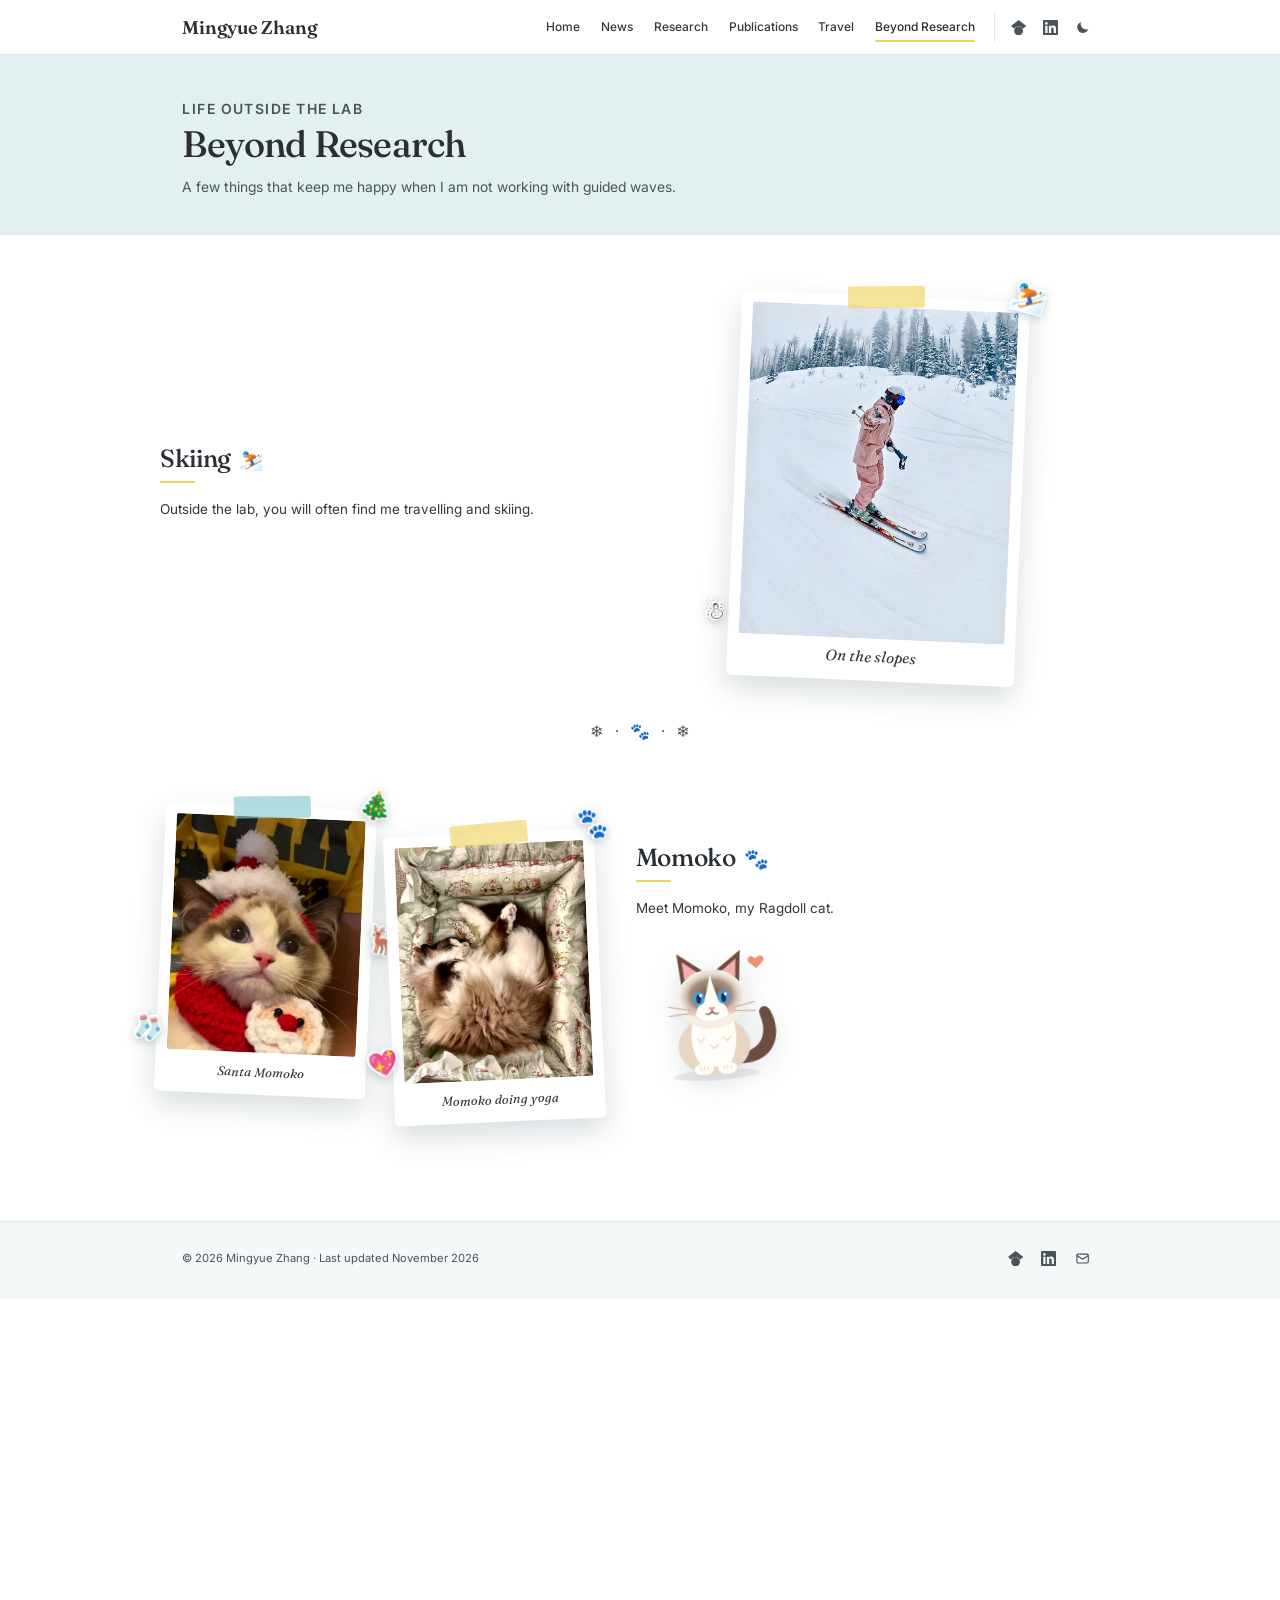
==== commit 030a8baf: "Add files via upload" ====
--- a/beyond.html
+++ b/beyond.html
@@ -5,7 +5,7 @@
 <meta name="viewport" content="width=device-width, initial-scale=1">
 <title>Beyond Research | Mingyue Zhang</title>
 <meta name="description" content="Life outside the lab, skiing and Momoko the cat.">
-<link rel="icon" href="assets/img/favicon.svg" type="image/svg+xml">
+<link rel="icon" href="assets/img/favicon.svg?v=2" type="image/svg+xml">
 <link rel="preconnect" href="https://fonts.googleapis.com">
 <link rel="preconnect" href="https://fonts.gstatic.com" crossorigin>
 <link rel="stylesheet" href="https://fonts.googleapis.com/css2?family=Fraunces:opsz,wght@9..144,400;9..144,500;9..144,600&family=Inter:wght@400;500;600&display=swap">
--- a/assets/css/style.css
+++ b/assets/css/style.css
@@ -28,15 +28,16 @@
   --link: #26707a;          /* teal links, AA contrast on white and band */
   --gold-text: #7d620f;     /* small gold labels, AA contrast */
   --heading: #2a2f35;
-  --text: #3d434a;
-  --muted: #5f676f;
+  --title-ink: #111111;     /* Research project titles: black (user, 11-20) */
+  --text: #32383e;          /* grays a little darker (user, 11-20; was #3d434a) */
+  --muted: #4b5359;         /* was #5f676f */
   --line: #e2e8ea;
   --btn-text: #17363b;
   --header-bg: rgba(255, 255, 255, 0.92);
   --shadow: 0 4px 14px rgba(30, 60, 70, 0.08);
   --shadow-hover: 0 10px 26px rgba(30, 60, 70, 0.14);
   --radius: 14px;
-  --maxw: 1060px;
+  --maxw: 1200px;           /* content, header and footer width (user, 11-20; was 1060, header 1180) */
   --font-sans: "Inter", system-ui, -apple-system, "Segoe UI", Roboto, sans-serif;
   --font-serif: "Fraunces", Georgia, "Times New Roman", serif;
   color-scheme: light;
@@ -66,8 +67,9 @@
   --link: #8bc9d0;
   --gold-text: #f1d157;
   --heading: #eef3f4;
-  --text: #cfd8db;
-  --muted: #9aa6ab;
+  --title-ink: #f7fafa;
+  --text: #d9e1e4;          /* dark mode: grays a little lighter for the same contrast gain (was #cfd8db) */
+  --muted: #aeb9bd;         /* was #9aa6ab */
   --line: #2a383c;
   --btn-text: #12282c;
   --header-bg: rgba(18, 24, 27, 0.9);
@@ -99,8 +101,9 @@
     --link: #8bc9d0;
     --gold-text: #f1d157;
     --heading: #eef3f4;
-    --text: #cfd8db;
-    --muted: #9aa6ab;
+    --title-ink: #f7fafa;
+    --text: #d9e1e4;
+    --muted: #aeb9bd;
     --line: #2a383c;
     --btn-text: #12282c;
     --header-bg: rgba(18, 24, 27, 0.9);
@@ -135,6 +138,18 @@
 strong { font-weight: 600; color: var(--heading); }
 
 .container { width: 100%; max-width: var(--maxw); margin: 0 auto; padding: 0 28px; }
+/* News, Publications and Travel are just wide enough for every title to fit on one line (user, 11-20).
+   Measured in Edge with the titles forced onto one line (scratchpad widths/measure_needed.py): News needs 1312 px
+   (JNDE paper title), Publications 1412 px (JNDE title), Travel 1351 px (IWSHM 2025 talk). Each gets about 18 px
+   more for font differences on other systems. Header and footer follow the page width. Re-measure after adding
+   a longer title. */
+body.page-news { --maxw: 1330px; }
+body.page-pubs { --maxw: 1430px; }
+body.page-travel { --maxw: 1370px; }
+body.page-research { --maxw: 1200px; }   /* Research page (user, 11-20: 1300, then a little narrower to suit the 860 px figures) */
+/* Where a title still wraps, fill the lines to full width but avoid a single word alone on the last line.
+   (balance was tried first; it split long titles into two half-width lines, user 11-20.) */
+.news-title, .news-text, .pub-title, .pub-venue { text-wrap: pretty; }
 .skip-link {
   position: absolute; left: 12px; top: -60px; z-index: 100;
   background: var(--surface); padding: 8px 14px; border-radius: 8px; box-shadow: var(--shadow);
@@ -154,7 +169,7 @@
   border-bottom: 1px solid var(--line);
 }
 .header-inner {
-  max-width: 1180px; margin: 0 auto; padding: 0 28px;
+  max-width: var(--maxw); margin: 0 auto; padding: 0 28px;
   height: 68px; display: flex; align-items: center; justify-content: space-between; gap: 20px;
 }
 .brand {
@@ -194,7 +209,7 @@
 /* ---------- Home hero ---------- */
 .hero { background: var(--band); padding: 64px 0 70px; }
 /* Layout A (user pick): name on the left, photo right next to it */
-.hero-grid { display: flex; justify-content: flex-start; align-items: center; gap: 72px; }
+.hero-grid { display: flex; justify-content: flex-start; align-items: center; gap: 160px; }   /* name left, photo beside it with a wide gap (user, 11-20; was 72px) */
 .hero-copy { min-width: 0; }
 .eyebrow {
   font-size: 12.5px; font-weight: 600; letter-spacing: 1.8px; text-transform: uppercase;
@@ -243,7 +258,7 @@
   position: absolute; inset: 0; width: 100%; height: 100%; object-fit: cover;
   transition: opacity 0.35s ease;
 }
-.portrait-switch .portrait-human { transform: scale(1.3); transform-origin: 52% 55%; }
+/* profile.jpg is pre-cut (tools/make_profile_photo.py, option 5): sunglasses centered across, 11 px above center */
 .portrait-switch .portrait-cat { opacity: 0; }
 .portrait-switch[aria-pressed="true"] .portrait-cat { opacity: 1; }
 @media (hover: hover) { .portrait-switch:hover .portrait-cat { opacity: 1; } }
@@ -286,7 +301,9 @@
   border-radius: 2px; background: var(--yellow);
 }
 .more-link { font-size: 15px; font-weight: 600; white-space: nowrap; }
-.prose { max-width: 780px; }
+/* Home About: paragraph and keyword chips share one width, the right edge of the "Wave propagation" chip
+   (858.9 px measured in Edge; user, 11-20) */
+.prose, .prose + .chips { max-width: 860px; }
 .prose p { font-size: 17px; }
 
 .chips { display: flex; flex-wrap: wrap; gap: 8px; margin: 18px 0 0; padding: 0; list-style: none; }
@@ -315,7 +332,7 @@
 .sym-talk { background: var(--aqua-soft); color: var(--sym-talk); }
 .sym-paper { background: var(--coral-soft); color: var(--sym-paper); }
 .sym-teaching { background: var(--lilac-soft); color: var(--sym-teaching); }
-.news-legend { display: flex; flex-wrap: wrap; gap: 8px 22px; margin: 0 0 26px; font-size: 14px; color: var(--muted); }
+.news-legend { display: flex; flex-wrap: wrap; gap: 8px 36px; margin: 0 0 26px; font-size: 16.5px; color: var(--muted); }   /* was 14px, gap 22px (user, 11-20) */
 .news-legend > span { display: inline-flex; align-items: center; gap: 7px; }
 .news-legend .news-sym { width: 26px; height: 26px; margin: 0; }
 .news-legend .news-sym svg { width: 15px; height: 15px; }
@@ -334,6 +351,7 @@
   color: var(--muted); line-height: 1.5; margin: 0 0 5px;
 }
 .news-text { font-size: 15px; color: var(--text); margin: 0 0 2px; line-height: 1.6; }
+#news-preview .news-text a { font-style: italic; }   /* Home news list only: paper and report titles in italics like the talk titles (user, 11-20) */
 .news-text a.paper .paper-icon { width: 14px; height: 14px; color: var(--sym-paper); vertical-align: -2px; margin-right: 1px; }
 .tag {
   display: inline-block; vertical-align: 2px; margin-right: 8px;
@@ -378,8 +396,9 @@
   font-size: 11.5px; font-weight: 600; padding: 2px 8px; border-radius: 5px; white-space: nowrap;
   background: var(--band-soft); color: var(--muted); border: 1px solid var(--line);
 }
-.status-published { background: var(--aqua-soft); color: var(--heading); border-color: transparent; }
-.status-accepted { background: var(--yellow-soft); color: var(--gold-text); border-color: transparent; }
+/* chip colors: Published / Report / Accepted / In press = light green; Under review = yellow; In preparation = gray */
+.status-published, .status-accepted { background: var(--aqua-soft); color: var(--heading); border-color: transparent; }
+.status-review { background: var(--yellow-soft); color: var(--gold-text); border-color: transparent; }
 .pub-title { font-size: 17px; font-weight: 600; color: var(--heading); line-height: 1.45; margin: 0 0 6px; }
 .pub-authors { font-size: 14.5px; color: var(--muted); margin: 0 0 4px; }
 .pub-authors strong { color: var(--heading); }
@@ -429,25 +448,44 @@
 /* Text-only card, and wide figure placed under the text */
 .project.no-fig, .project.fig-wide { grid-template-columns: minmax(0, 1fr); }
 .project.fig-wide .project-figure { order: 2; max-width: 860px; }
+.project.fig-wide > .project-figure { margin-left: auto; margin-right: auto; }   /* single wide figure centered in the card (user, 11-20) */
+#gl.project.fig-wide > .project-figure,
+#ldr.project.fig-wide > .project-figure,
+#rail.project.fig-wide > .project-figure { max-width: 920px; }   /* GL figure, LDR poster and FRA slide a little larger than the others (user, 11-20: 1000, then 920) */
 /* Two figures side by side under the text (e.g. Composite Laminates) */
 .project.fig-wide .fig-row { order: 2; display: grid; grid-template-columns: 1fr 1fr; gap: 22px; align-items: start; }
 .project.fig-wide .fig-row .project-figure { max-width: none; }
 @media (max-width: 640px) { .project.fig-wide .fig-row { grid-template-columns: minmax(0, 1fr); } }
+/* One row whose pictures share one height: each column is as wide as its picture's aspect ratio, given inline
+   as --cols on the row (DIC card, user 11-20). Tablets and phones stack the pictures; the tall animation and the
+   plot stack keep a readable width instead of filling the card. */
+.project.fig-wide .fig-row.matched { grid-template-columns: var(--cols); }
+/* DIC row: same width as the single wide figures (860 px, e.g. the FRA slide), centered (user, 11-20) */
+.project.fig-wide .fig-row.matched { width: 100%; max-width: 860px; margin-left: auto; margin-right: auto; }
+.project-figure video { display: block; width: 100%; height: auto; border-radius: 8px; background: #fff; border: 1px solid var(--line); }
+@media (max-width: 880px) {
+  .project.fig-wide .fig-row.matched { grid-template-columns: minmax(0, 1fr); }
+  .project.fig-wide .fig-row.matched video { max-width: 220px; margin: 0 auto; }
+  .project.fig-wide .fig-row.matched .poster-link { max-width: 440px; margin: 0 auto; }
+}
 .poster-link { display: block; cursor: zoom-in; }
 .poster-link img { transition: box-shadow 0.2s; }
 .poster-link:hover img { box-shadow: var(--shadow-hover); }
 .fig-pair { display: grid; grid-template-columns: 1.45fr 1fr; gap: 14px; align-items: center; }
 @media (max-width: 640px) { .fig-pair { grid-template-columns: minmax(0, 1fr); } }
 .project-period { font-size: 13px; font-weight: 600; letter-spacing: 0.8px; text-transform: uppercase; color: var(--gold-text); margin: 0 0 6px; }
-.project h2 { font-family: var(--font-serif); font-weight: 500; font-size: 24px; letter-spacing: -0.2px; margin: 0 0 10px; padding: 0; }
+.project h2 { font-family: var(--font-serif); font-weight: 700; font-size: 24px; letter-spacing: -0.2px; margin: 0 0 10px; padding: 0; color: var(--title-ink); }   /* black and bold (user, 11-20; was 500, --heading) */
 .project h2::after { display: none; }
 .project-collab { font-size: 14.5px; color: var(--muted); margin: -2px 0 12px; }
+/* funding links read like the plain "supported by ..." text (user, 11-19); underline on hover */
+.project-collab a.funder { color: inherit; }
+.project-collab a.funder:hover { text-decoration: underline; text-underline-offset: 3px; }
 .project-points { list-style: none; margin: 0 0 14px; padding: 0; }
 .project-points li { position: relative; padding-left: 20px; margin-bottom: 8px; font-size: 15.5px; }
 .project-points li::before { content: "\25B8"; position: absolute; left: 0; color: var(--aqua-strong); font-weight: 700; }
 :root[data-theme="dark"] .project-points li::before { color: var(--aqua); }
 .project-related { font-size: 14px; color: var(--muted); margin: 0; }
-.project-related a { font-weight: 600; }
+.project-related a { font-weight: 600; color: var(--head-paper); }   /* same color as the paper headlines in News, e.g. "Final report delivered to the FRA" (user, 11-20) */
 .project .chips { margin: 0 0 14px; }
 .project .chip { font-size: 12.5px; padding: 3px 11px; }
 
@@ -547,7 +585,7 @@
 @media (max-width: 640px) { .polaroid-pair { gap: 14px; } .polaroid-pair .polaroid { padding: 10px 10px 44px; } }
 .polaroid figcaption {
   position: absolute; left: 0; right: 0; bottom: 14px; text-align: center;
-  font-family: var(--font-serif); font-style: italic; font-size: 19px; color: #3d434a;
+  font-family: var(--font-serif); font-style: italic; font-size: 19px; color: #32383e;
 }
 .tape {
   position: absolute; top: -13px; left: 50%; width: 96px; height: 28px; z-index: 2;
@@ -581,6 +619,12 @@
 .footer-links { display: flex; gap: 4px; }
 
 /* ---------- Responsive ---------- */
+/* Whole-site scale on wider screens (user, 2026-11-20): the page at 100 % looks like browser zoom 80 %,
+   so text, spacing and images shrink together. Phones and tablets (880 px and narrower) keep full size.
+   Change 0.8 to tune. */
+@media (min-width: 881px) {
+  html { zoom: 0.8; }
+}
 @media (max-width: 1000px) {
   .nav-icons .icon-social { display: none; }
 }
